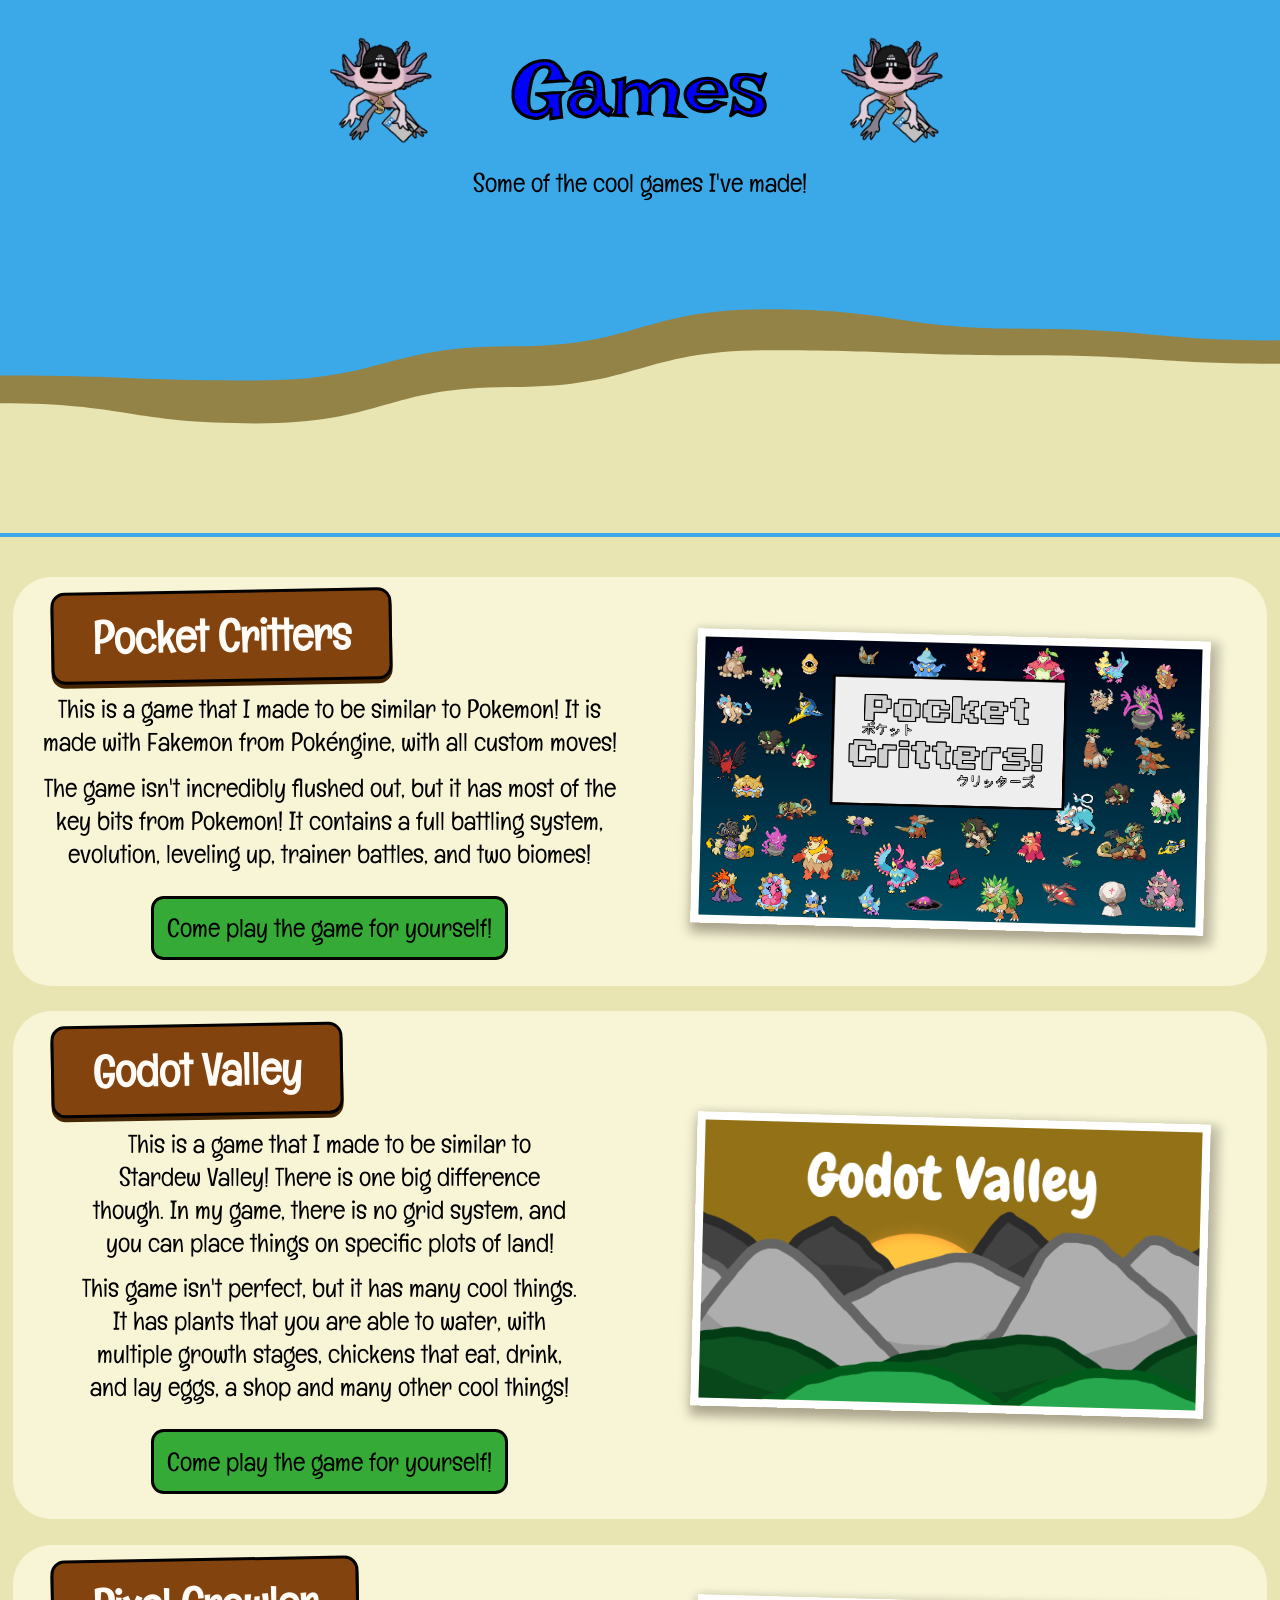
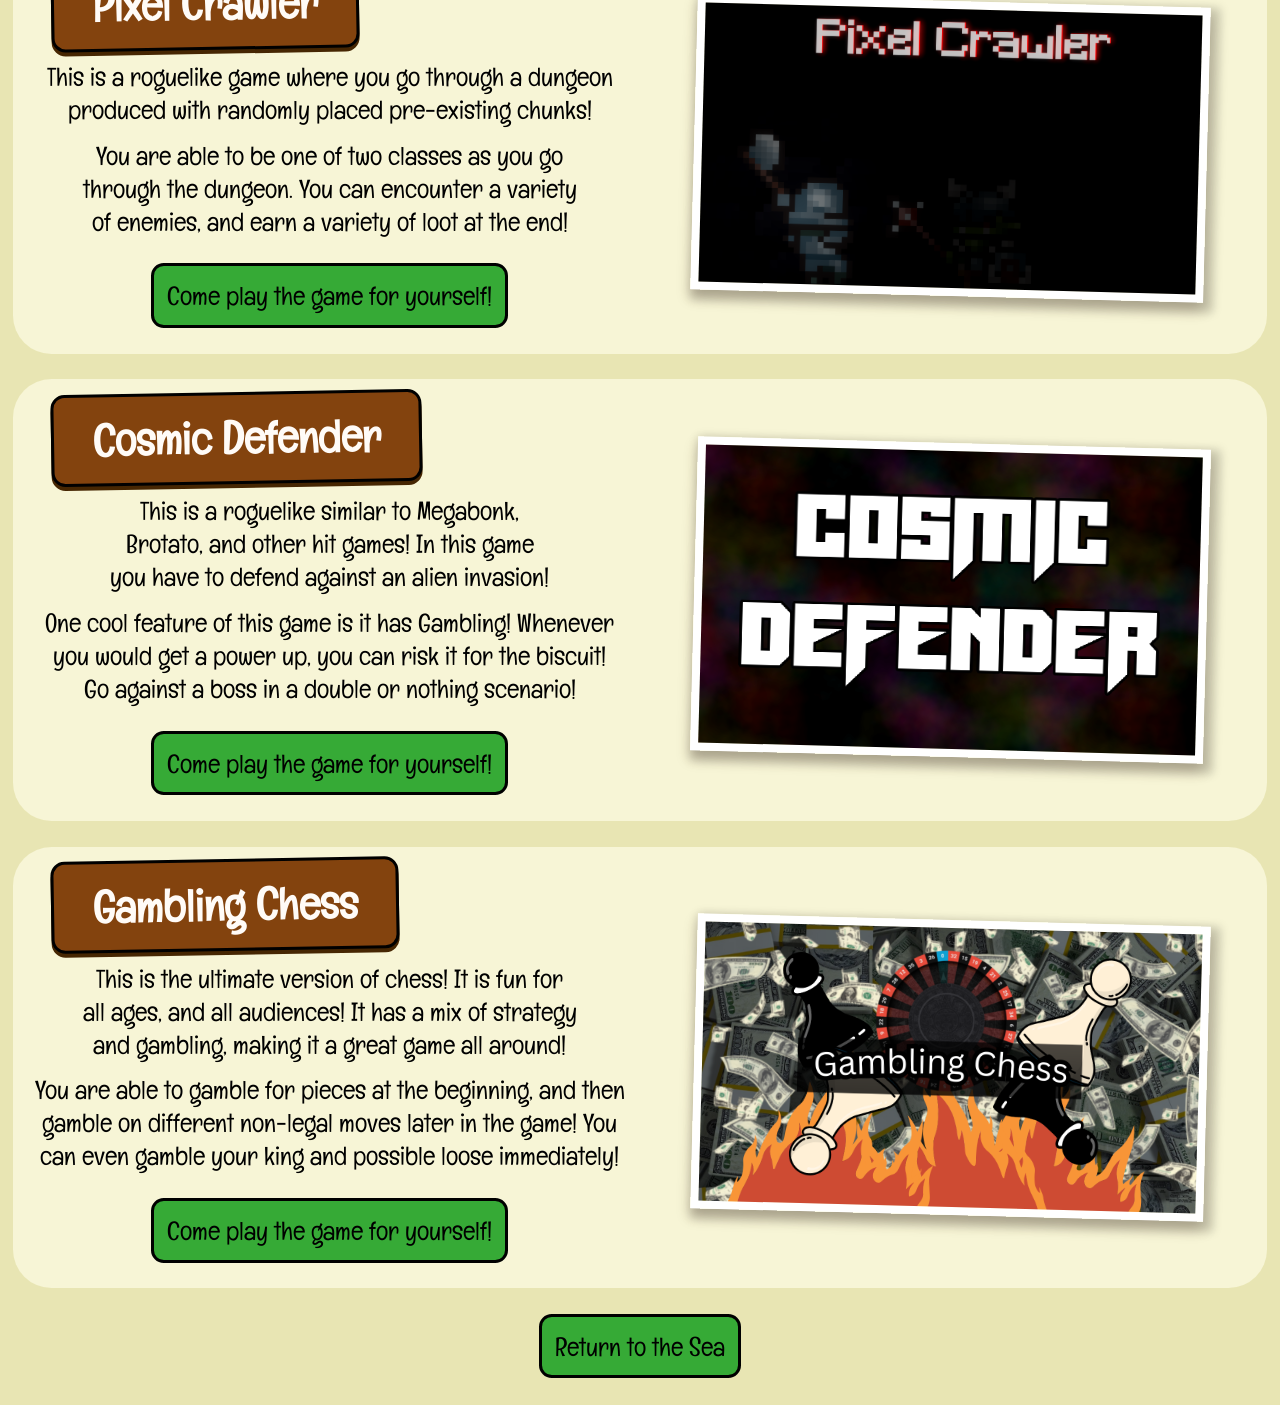
==== games.html @ c27878ea "Working on the wave more Making it wave. I don't think it looks quite like I want, but it is moving " ====
<!DOCTYPE html>
<html lang="en">
<head>
    <meta charset="UTF-8">
    <meta name="viewport" content="width=device-width, initial-scale=1.0">
    <title>Games | Taxalottle</title>
    <link rel="icon" href="images/favicon.ico" type="image/x-icon">
    <link rel="stylesheet" href="styles/styles.css">
</head>
<body>


    <span class="taxalottle-wrapper" style="margin-top:2vw">
        <img class="game_mascot img_left" src="images/Taxalottle_No_BG.png" alt="Taxalottle Logo">
        <div id="logo">
            <span>G</span>
            <span>a</span>
            <span>m</span>
            <span>e</span>
            <span>s</span>
        </div>
        <img class="game_mascot img_right" src="images/Taxalottle_No_BG.png" alt="Taxalottle Logo">
    </span>

    <p style="margin-bottom:0; padding-bottom:0;">Some of the cool games I've made!</p>


    <svg id="wave-svg" viewBox="0 0 100vw 400" style="width: 100vw; height: 300px;">
        <path id="wave" fill="#948347" />
    </svg>

    <svg id="sand-svg" viewBox="0 0 100vw 400" style="width: 100vw; height: 300px;">
        <path id="sand-wave" fill="#e8e5b3" />
    </svg>
</div style="margin-top:0px; padding-top:0px;">


    <div id="beach">

        
        <div class="beach-card">
            <div><div class="sign"><p>Pocket Critters</p></div></div>
            <div style="width:50%; position:relative; margin-top:5vw;">
                <p style="padding-top:2vw;">This is a game that I made to be similar to Pokemon! It is made with Fakemon from Pokéngine, with all custom moves!</p>
                <p>The game isn't incredibly flushed out, but it has most of the key bits from Pokemon! It contains a full battling system, evolution, leveling up, trainer battles, and two biomes!</p>
                <a href="games/pocket-critters.html"><p>Come play the game for yourself!</p></a>
            </div>
        
            <img src="images/pocket_critters.png" alt="pocket critters">
        </div>

        <div class="beach-card">
            <div><div class="sign"><p>Godot Valley</p></div></div>
            <div style="width:50%; position:relative; margin-top:5vw;">
                <p style="padding-top:2vw;">This is a game that I made to be similar to Stardew Valley! There is one big difference though. In my game, there is no grid system, and you can place things on specific plots of land!</p>
                <p>This game isn't perfect, but it has many cool things. It has plants that you are able to water, with multiple growth stages, chickens that eat, drink, and lay eggs, a shop and many other cool things!</p>
                <a href="games/godot-valley.html"><p>Come play the game for yourself!</p></a>
            </div>
        
            <img src="images/godot_valley.png" alt="godot valley">
        </div>

        <div class="beach-card">
            <div><div class="sign"><p>Pixel Crawler</p></div></div>
            <div style="width:50%; position:relative; margin-top:5vw;">
                <p style="padding-top:2vw;">This is a roguelike game where you go through a dungeon produced with randomly placed pre-existing chunks! </p>
                <p>You are able to be one of two classes as you go through the dungeon. You can encounter a variety of enemies, and earn a variety of loot at the end!</p>
                <a href="games/pixel-crawler.html"><p>Come play the game for yourself!</p></a>
            </div>
        
            <img src="images/pixel_crawler.png" alt="pixel crawler">
        </div>

        <div class="beach-card">
            <div><div class="sign"><p>Cosmic Defender</p></div></div>
            <div style="width:50%; position:relative; margin-top:5vw;">
                <p style="padding-top:2vw;">This is a roguelike similar to Megabonk, Brotato, and other hit games! In this game you have to defend against an alien invasion!</p>
                <p>One cool feature of this game is it has Gambling! Whenever you would get a power up, you can risk it for the biscuit! Go against a boss in a double or nothing scenario!</p>
                <a href="games/cosmic-defender.html"><p>Come play the game for yourself!</p></a>
            </div>
        
            <img src="images/cosmic_defender.png" alt="cosmic defender">
        </div>

        <div class="beach-card">
            <div><div class="sign"><p>Gambling Chess</p></div></div>
            <div style="width:50%; position:relative; margin-top:5vw;">
                <p style="padding-top:2vw;">This is the ultimate version of chess! It is fun for all ages, and all audiences! It has a mix of strategy and gambling, making it a great game all around!</p>
                <p>You are able to gamble for pieces at the beginning, and then gamble on different non-legal moves later in the game! You can even gamble your king and possible loose immediately!</p>
                <a href="games/gambling-chess.html"><p>Come play the game for yourself!</p></a>
            </div>
        
            <img src="images/gambling_chess.png" alt="cosmic defender">
        </div>
    
        <a href="index.html#pokemon"><p>Return to the Sea</p></a>

    </div>
    <script src="scripts/wave.js"></script>
</body>
</html>
---- styles/styles.css ----
/* ==========================================================================
   Fonts
   ========================================================================== */

@font-face {
    font-family: "Irish Grover";
    src: url('../fonts/IrishGrover-Regular.ttf');
}

@font-face {
    font-family: "Atma";
    src: url('../fonts/Englebert-Regular.ttf');
}

/* ==========================================================================
   Base elements
   ========================================================================== */

html {
    scroll-behavior: smooth;
}

body, html {
    overflow-x: hidden;
}

body {
    background-color: #3ba8e8;
    margin: 0;
    overflow-y: auto;

    /* Hide scrollbar across browsers while keeping scroll enabled */
    scrollbar-width: none;
    -ms-overflow-style: none;
}

.main {
    background-color:LightBlue;
}

body::-webkit-scrollbar {
    display: none;
}

h1 {
    text-align: center;
    font-family: atma;
    font-size: 3vw;
}

p {
    text-align: center;
    font-size: 2vw;
    color: black;
    margin: 1vw;
    padding: 0px;
    font-family: atma;
}

a {
    text-decoration: none;
    color: black;
}

bold {
    font-family: "Irish Grover";
}

italic {
    font-style: italic;
}

svg {
    display: inline;
    margin: 0;
    padding: 0;
}

/* ==========================================================================
   Logo
   ========================================================================== */

#logo {
    color: Blue;
    font-size: 0;
    font-family: "Irish Grover";
    text-align: center;
    padding-top: 0em;
    margin-top: 0vh;
    margin-bottom: 0px;
    -webkit-text-stroke: .001px black;
}

#logo span {
    display: inline-block;
    font-size: 6.5vw;
    animation: wave 3s ease-in-out infinite;
    -webkit-text-stroke: .25vw black;
}

#logo span:nth-child(1)  { animation-delay: 0.0s; }
#logo span:nth-child(2)  { animation-delay: 0.1s; }
#logo span:nth-child(3)  { animation-delay: 0.2s; }
#logo span:nth-child(4)  { animation-delay: 0.3s; }
#logo span:nth-child(5)  { animation-delay: 0.4s; }
#logo span:nth-child(6)  { animation-delay: 0.5s; }
#logo span:nth-child(7)  { animation-delay: 0.6s; }
#logo span:nth-child(8)  { animation-delay: 0.7s; }
#logo span:nth-child(9)  { animation-delay: 0.8s; }
#logo span:nth-child(10) { animation-delay: 0.9s; }
#logo span:nth-child(11) { animation-delay: 1.0s; }
#logo span:nth-child(12) { animation-delay: 1.1s; }

.taxalottle-wrapper {
    display: flex;
    align-items: center;
    justify-content: center;
}

.taxalottle {
    width: 10vw;
    height: 10vw;
    animation-name: rotate;
    animation-duration: 1s;
    animation-iteration-count: infinite;
    animation-timing-function: ease-in-out;
    margin-top: 0vh;
    margin-left: 7vw;
    margin-right: 7vw;
}

.game_mascot {
    width: 10vw;
    height: 10vw;
    animation-name: rotate;
    animation-duration: 1s;
    animation-iteration-count: infinite;
    animation-timing-function: ease-in-out;
    margin-top: 0vh;
    margin-left: 5vw;
    margin-right: 5vw;
}

.img_left {
    animation-direction: alternate;
}

.img_right {
    animation-direction: alternate-reverse;
}

/* ==========================================================================
   Header / wave banner
   ========================================================================== */

.header {
    width: 100%;
}

.short-header {
    width: 100%;
    height: 15vh;
    overflow: hidden;
}

.short-header svg {
    width: 100%;
    height: 100%;
    display: block;
}

.wave-wrap {
    overflow: hidden;
    margin: 0;
    padding: 0;
}

.wave-track {
    display: flex;
    width: 200%;
    animation: scroll-waves 14s linear infinite;
    margin: 0px;
}

.wave-track svg {
    width: 50%; /* each svg = 100% of the visible viewport */
    margin: 0;
    padding: 0;
}

/* ==========================================================================
   Ocean section / project cards
   ========================================================================== */

#ocean {
    width: 100%;
    min-height: 395vw;
    background-color: #0693e3;
    background-image: linear-gradient(to bottom, #0693e3 5%, #0792dd 10%, #072c92);
    position: relative;
}

.project-card {
    background-color: rgb(201, 201, 201);
    width: 50vw;
    position: absolute;
    border-radius: 2vw;
    border-style: solid;
    border-width: .5vw;
    line-height: 1.5;
}

.project-card header {
    text-align: center;
    font-family: "Irish Grover";
    font-size: 3.5vw;
}

.project-card p {
    text-align: center;
}

.project-card img {
    display: block;
    margin-left: auto;
    margin-right: auto;
    border-style: solid;
    border-width: 7px;
    border-radius: 15px;
    width: 50%;
}

#beach img {
    display: block;
    margin-left: auto;
    margin-right: auto;
    border-style: solid;
    border-width: 8px;
    border-radius: 20px;
    width: 40%;
}

#pokemon {
    top: 1vw;
    left: 10vw;
}

#k2 {
    top: 60vw;
    right: 11vw;
}

#jam {
    top: 120vw;
    left: 5vw;
}

#godot {
    top: 180vw;
    right: 7vw;
}

#magic {
    top: 250vw;
    left: 11vw;
}

#java {
    top: 335vw;
    left: 16vw;
}

.button {
    background-color: #2ecc71;
    padding: .3vw;
    margin-top: .1vw;
    margin-bottom: .5vw;
    border-radius: .5vw;
    border-style: solid;
    border-width: .25vw;
    display: inline-block;
}

/* ==========================================================================
   Sand footer
   ========================================================================== */

.sand {
    position: absolute;
    bottom: 0vw;
    left: 0px;
    width: 100vw;
    height: auto;
    overflow: hidden;
}

#sand_svg {
    display: block; /* removes inline text line-height space underneath */
    margin: 0;
    padding: 0;
}

#sand {
    height: 10vw;
    width: 100%;
    background-color: #e8e5b3;
    display: flex;
    justify-content: space-between;
}

#sand p {
    text-align: right;
    font-family: atma;
    margin: 0px;
    padding-top: 3vw;
    padding-right: 2vw;
    padding-left: 2vw;
    color: #422304;
}

/* ==========================================================================
   Grid nav buttons
   ========================================================================== */

.grid-container {
    align-items: center;
    display: grid;
    grid-template-columns: repeat(2, 1fr);
    gap: 15px;
    width: 89vw;
    padding-left: 5vw;
    padding-right: 5vw;
}

.grid-button {
    display: flex;
    justify-content: center;
    align-items: center;
    padding: 20px;
    height: 20vh;
    border-style: solid;
    background-color: rgb(73, 165, 109);
    border-radius: 15px;
}

.grid-button span {
    font-size: 4vw;
    transition: transform 0.3s ease-in-out, background-color 0.1s ease;
}

.grid-button:hover {
    background-color: #2ecc71;
    transform: scale(1.01); /* scales the element up by 1% */
}

/* ==========================================================================
   Animations
   ========================================================================== */

@keyframes rotate {
    from { rotate: -10deg; }
    to   { rotate: 10deg; }
}

@keyframes scroll-waves {
    from { transform: translateX(0); }
    to   { transform: translateX(-50%); }
}

@keyframes wave {
    0%, 22.5%, 50%          { transform: translateY(0); }
    11.25%                  { transform: translateY(-15px); }
    0%, 72.5%, 100%         { transform: translateY(0); }
    61.25%                  { transform: translateY(-15px); }
    20.5%, 48%              { color: rgb(12, 203, 209); }
    9.25%, 70.5%, 98%       { color: blue; }
}

.tide-divider svg {
    position: absolute;
    top: 0;
    left: 0;
    width: 100%;
    height: 100%;
    animation: roll-tide 5s ease-in-out infinite;
}

.tide-wet svg {
    position: absolute;
    top: 4;
    left: 0;
    width: 100%;
    height: 100%;
    animation: roll-tide 5s ease-in-out infinite;
}

@keyframes roll-tide {
    0%   { transform: translateY(90px); }  /* pulled back */
    38%  { transform: translateY(30px); }  /* pushed up over the sand */
    50%  { transform: translateY(30px); }
    100% { transform: translateY(90px); }  /* receded */
}

@keyframes roll-sand {
    0%   { transform: translateY(90px); }  /* pulled back */
    50%  { transform: translateY(30px); }  /* pushed up over the sand */
    100% { transform: translateY(90px); }  /* receded */
}


#shore {
    position: relative;
    background-color: #e8e5b3;
    height:6vw;
    width:100%;
    z-index: 1;
    margin-bottom:0px;
}

.tide-stack {
    position: relative;   /* establishes a positioning context for the two layers */
    height: 110px;        /* matches the viewBox height */
}

.tide-divider,

.tide-wet {
    position: absolute;   /* pulls both out of normal flow so they occupy the same space */
    left: 0;
    width: 100%;
}

.tide-divider svg,
.tide-wet svg {
    width: 100%;
    height: 100%;
    display: block;
}

.tide-divider { z-index: 3; height: 125px; top:.96vw;}   /* main wave — drawn on top */
.tide-wet     { z-index: 2; height: 120px; top:1vw;}   /* wet-sand layer — drawn underneath */

.tide-divider svg { animation: roll-tide 5s ease-in-out infinite;}
.tide-wet svg     { animation: roll-sand 5s ease-in-out infinite;}

#beach {
    box-sizing: border-box;
    margin:0px;
    padding-left:1vw;
    padding-right:1vw;
    width:100%;
    min-height:100vh;
    background-color: #e8e5b3;
    padding-top:1.1vw;
    padding-bottom:1.1vw;
}

#beach p {
    text-wrap: balance;
}

#beach a {
    display:block;
    text-align:center;
    background-color:rgb(54, 170, 54);
    width:max-content;
    padding:0;
    margin:0 auto;
    margin-top:2vw;
    margin-bottom:1vw;
    border-radius:1vw;
    border:solid;
    border-width:.3vw;
}

.sign{
  position:absolute;
  top:1vw;
  left:0;
  display:block;
  background-color:#83430e;
  color:#fdf2e0;
  padding:.1vw 2vw;
  border-radius:14px;
  font-weight:600;
  transform:rotate(-1deg);
  box-shadow:
  0 4px 0px rgb(70, 38, 2);
  margin-left:3vw;
  margin-bottom:1vw;
  border-style:solid;
  border-color:black;
}

.sign p{
    color:rgb(255, 251, 247);
    font-size:3.5vw;
}

.beach-card{
    position:relative;
    box-sizing: border-box;
    background-color:#f7f5d6;
    width:100%;
    padding:.5vw;
    padding-top:1vw;
    padding-bottom:1vw;
    border-radius:3vw;
    display:flex;
    justify-content:center;
    align-items:center;
    margin-top:2vw;
    margin-bottom:2vw;
    
}

.half {
    width:48.5%;
}

.beach-card > img {
    border-color:white;
    border-radius:0px !important;
    transform:rotate(1.5deg);    
      box-shadow:
    5px 5px 10px 5px #0000002c,
    0 8px 14px rgba(74,45,24,0.25);
}

.sand-container {
    margin-top:10vw;
    margin-bottom:1vw;
    display:flex;
    gap: 3vw;
}

.sand-item {
    background-color:#f3f1e6;
    height:20vw;
    width:20vw;
    border-radius:1vw;
    border-style:solid;
    margin:0px;
    padding:0px;
}

.sand-item p {
     margin-bottom:.5vw;
}

#switch {
    border-style:none !important;
    width:14vw !important;
}

#pi {
    border-style:none !important;
    width:11vw !important;
}

.screenshot {
    border-radius:0px !important;
    border-width:.3vw !important;
    width:12vw !important;
}

canvas {
    width:100%;
    background:blue;
    display:block;
}

#game-body {
    overflow:hidden;
    margin:0;
    padding:0;
    image-rendering: pixelated;
}

#sand-svg {
    position:relative;
    z-index:2;
    margin-top: -30vh;
}

#wave-svg {
    position:relative;
    z-index: 1;
}
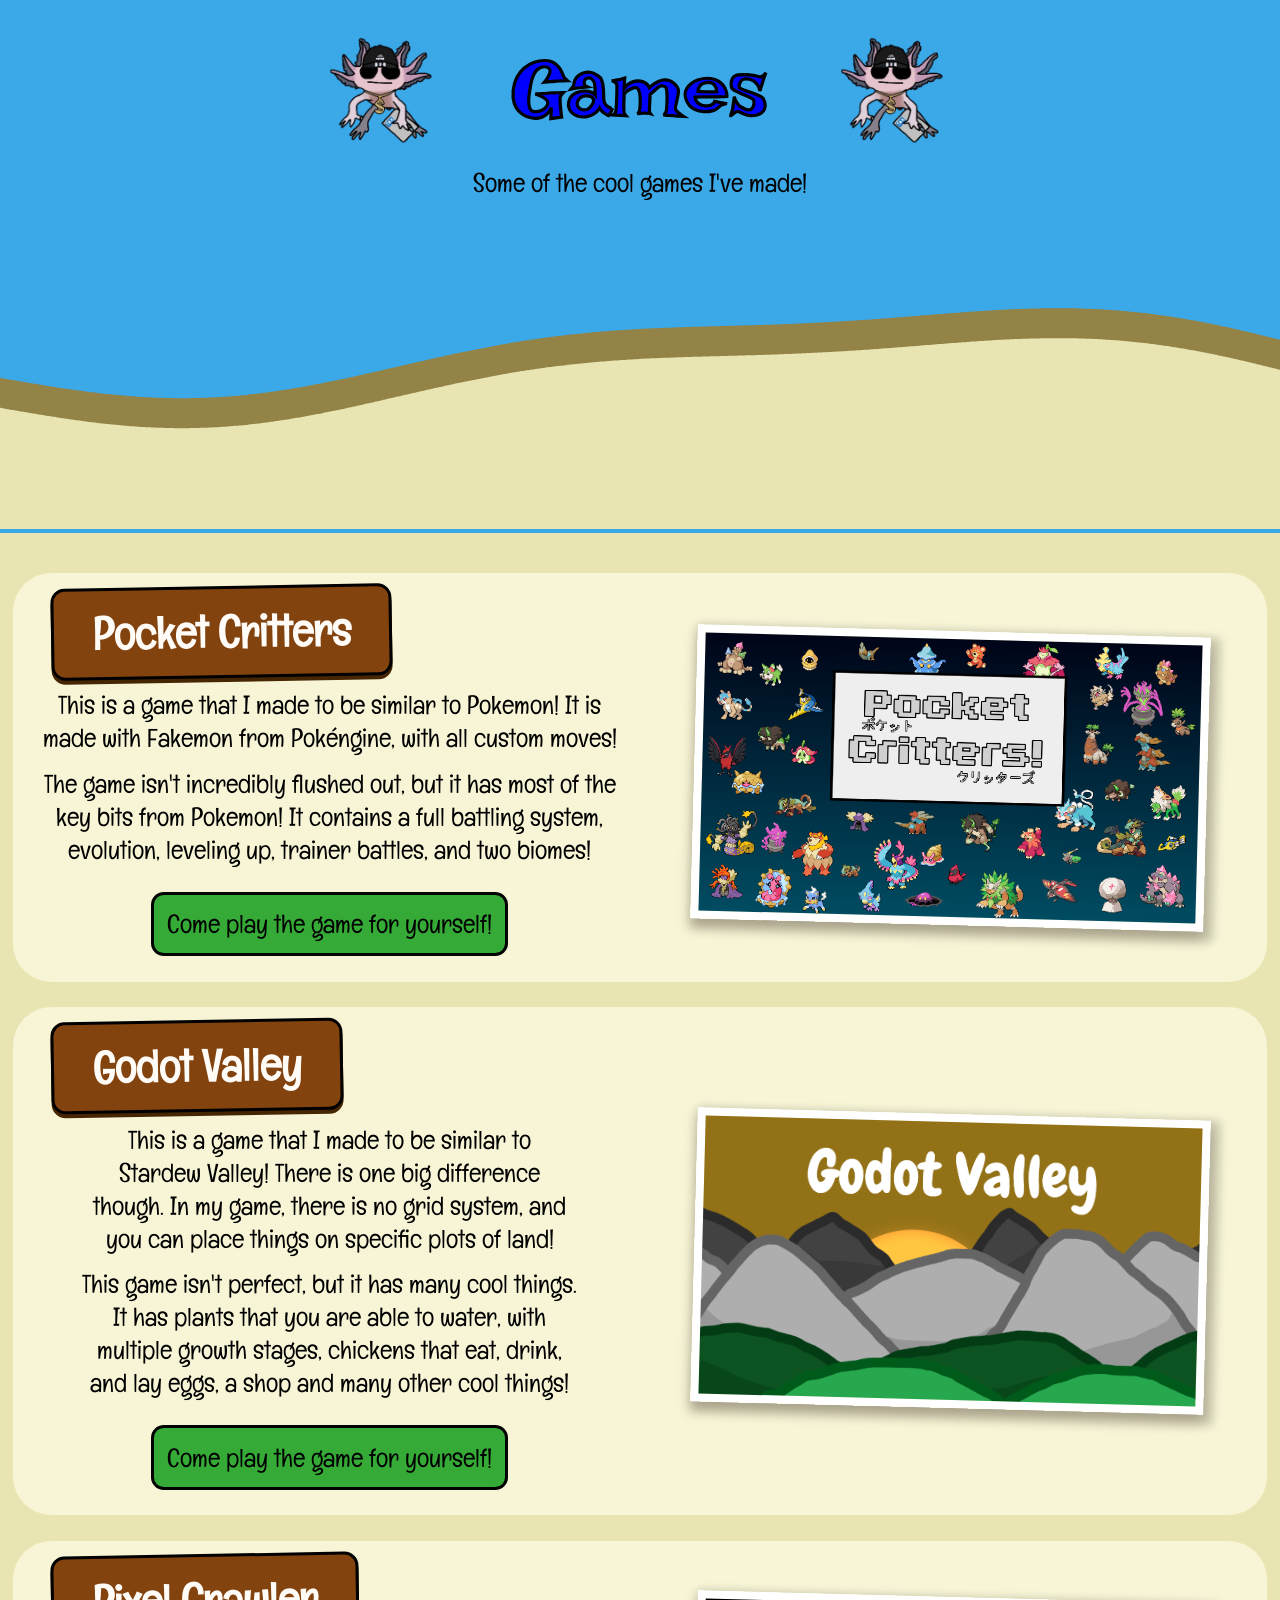
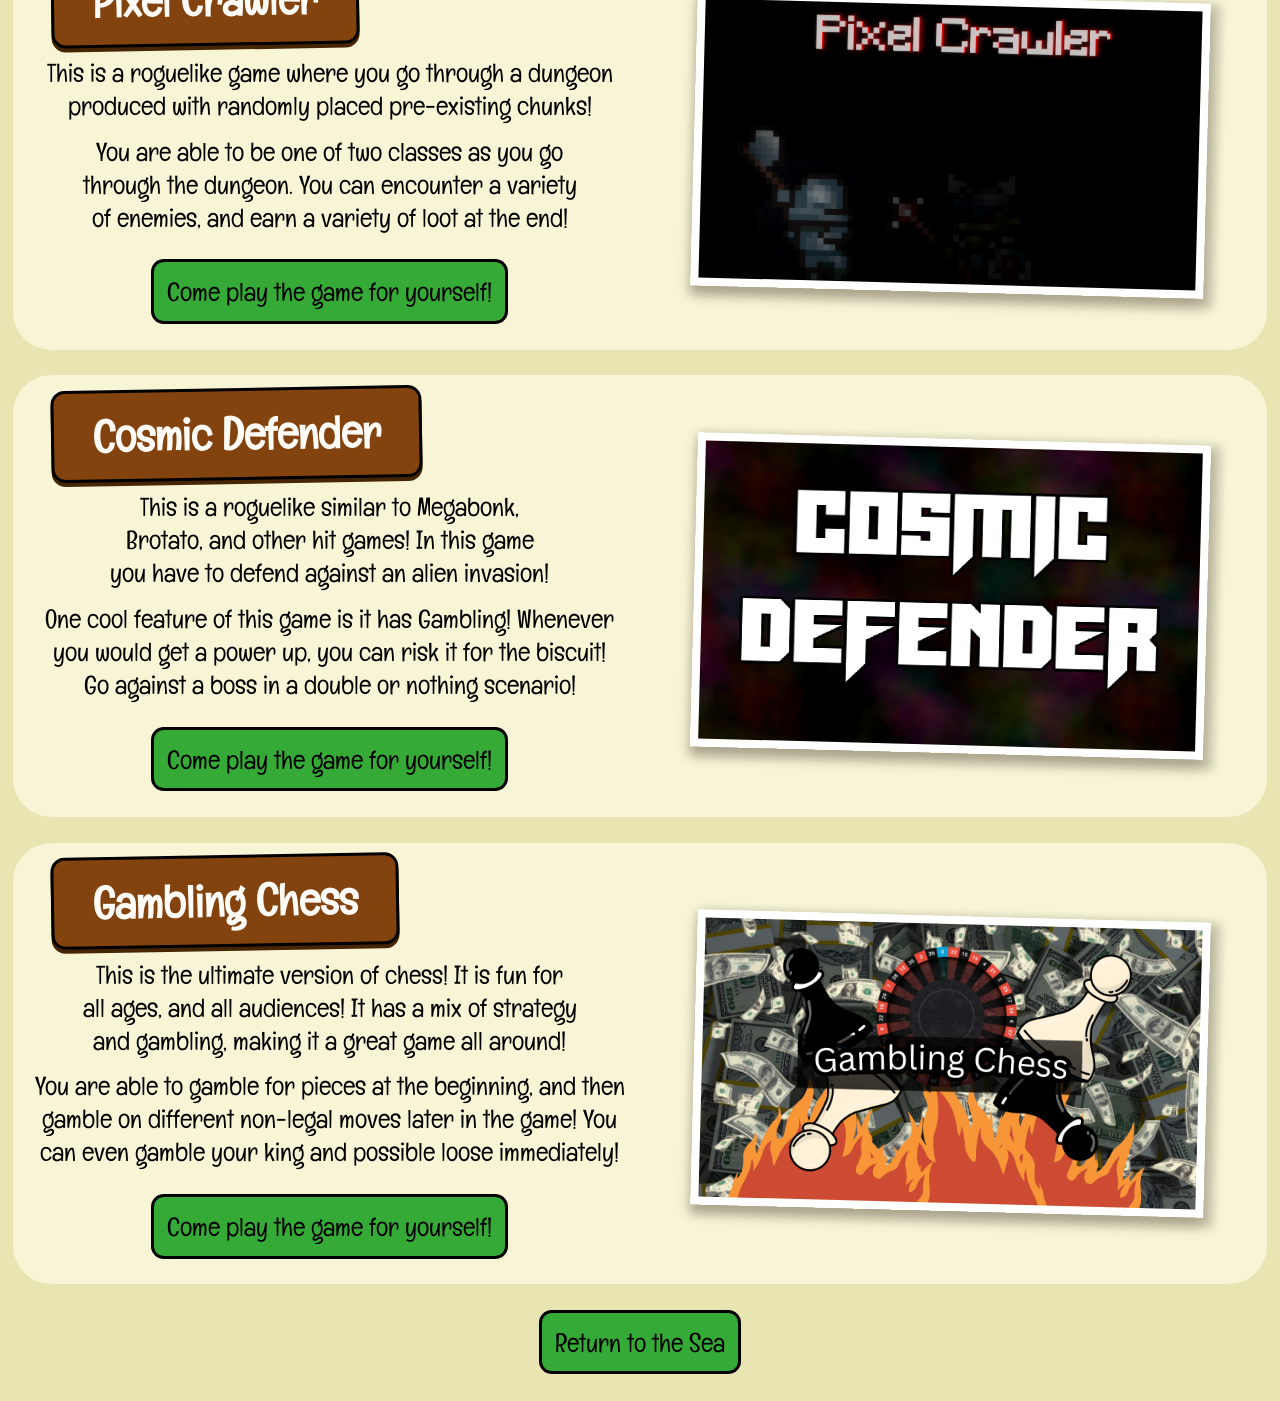
==== commit 38044121: "Choppy Waves I put in some choppy waves because I have a vision" ====
--- a/games.html
+++ b/games.html
@@ -96,6 +96,6 @@
         <a href="index.html#pokemon"><p>Return to the Sea</p></a>
 
     </div>
-    <script src="scripts/wave.js"></script>
+    <script src="scripts/shore.js"></script>
 </body>
 </html>
--- a/styles/styles.css
+++ b/styles/styles.css
@@ -585,5 +585,6 @@
 
 #wave-svg {
     position:relative;
+    display:block;
     z-index: 1;
 }
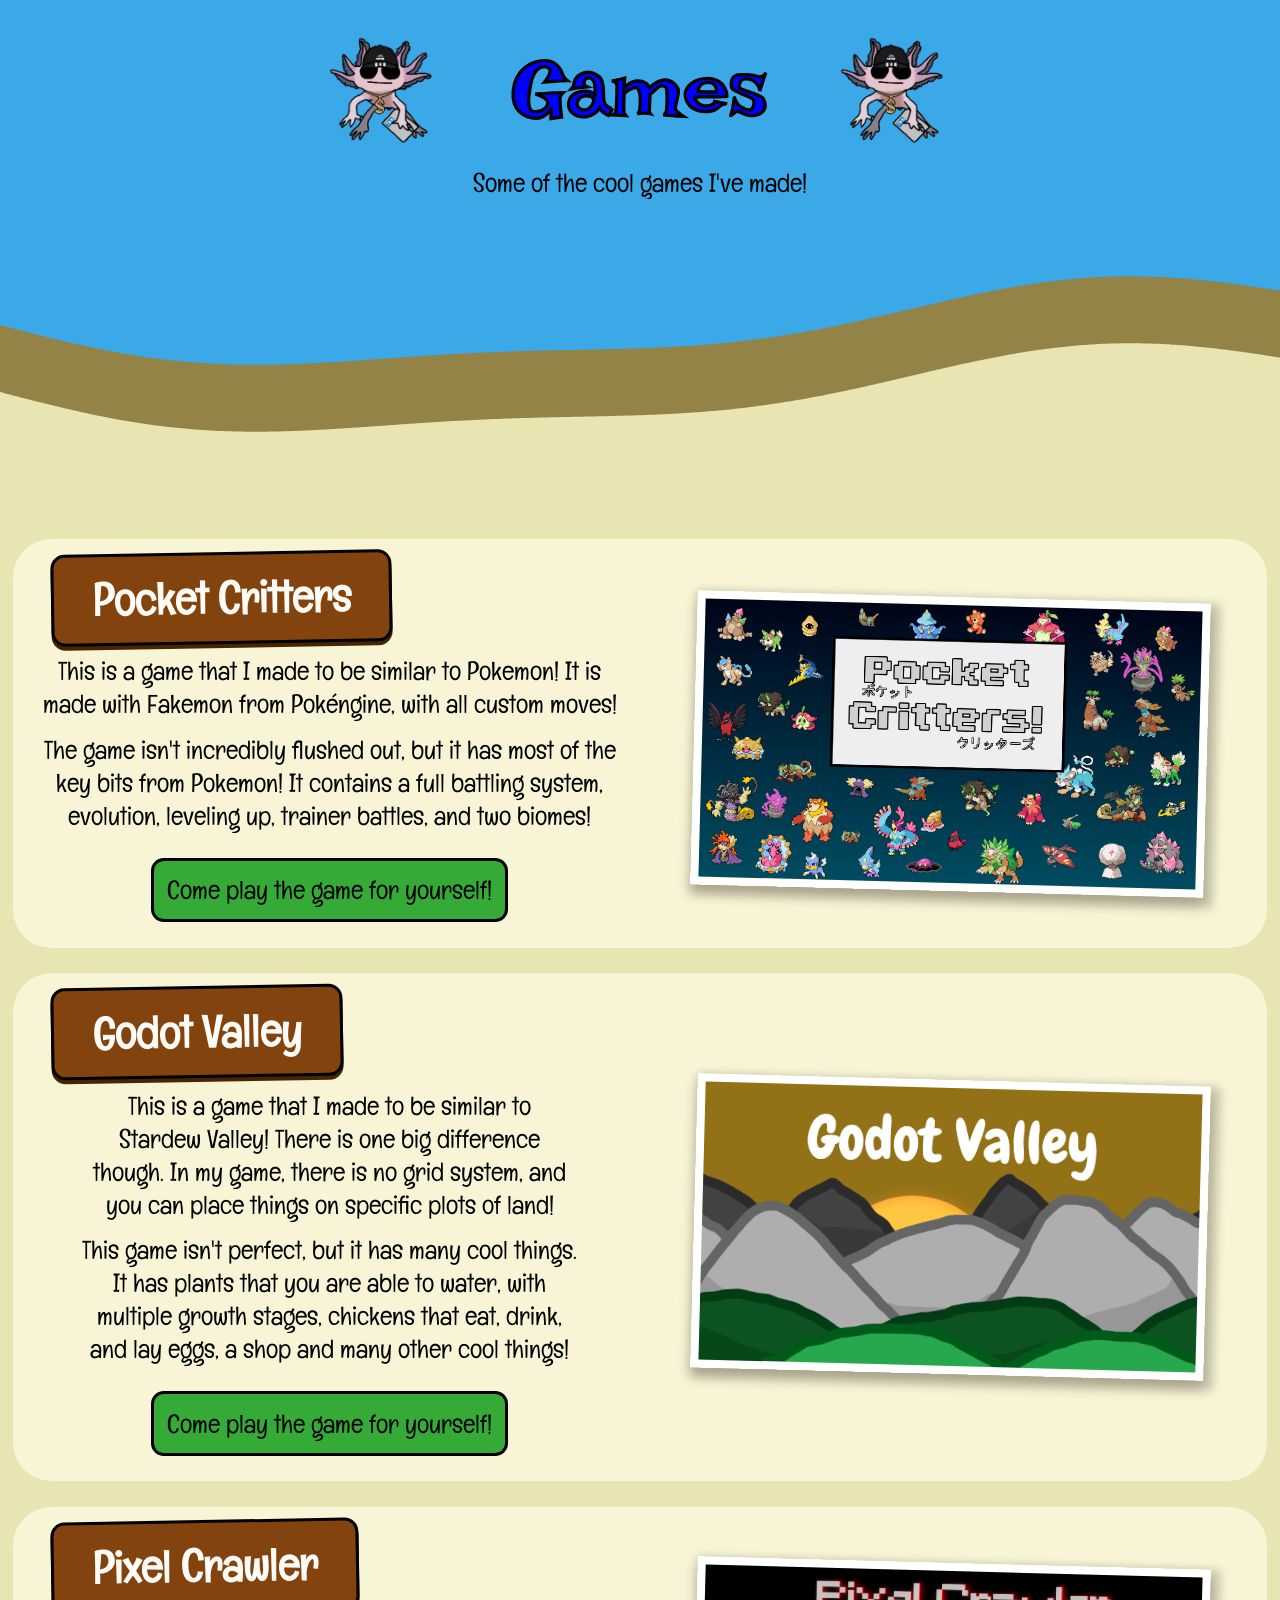
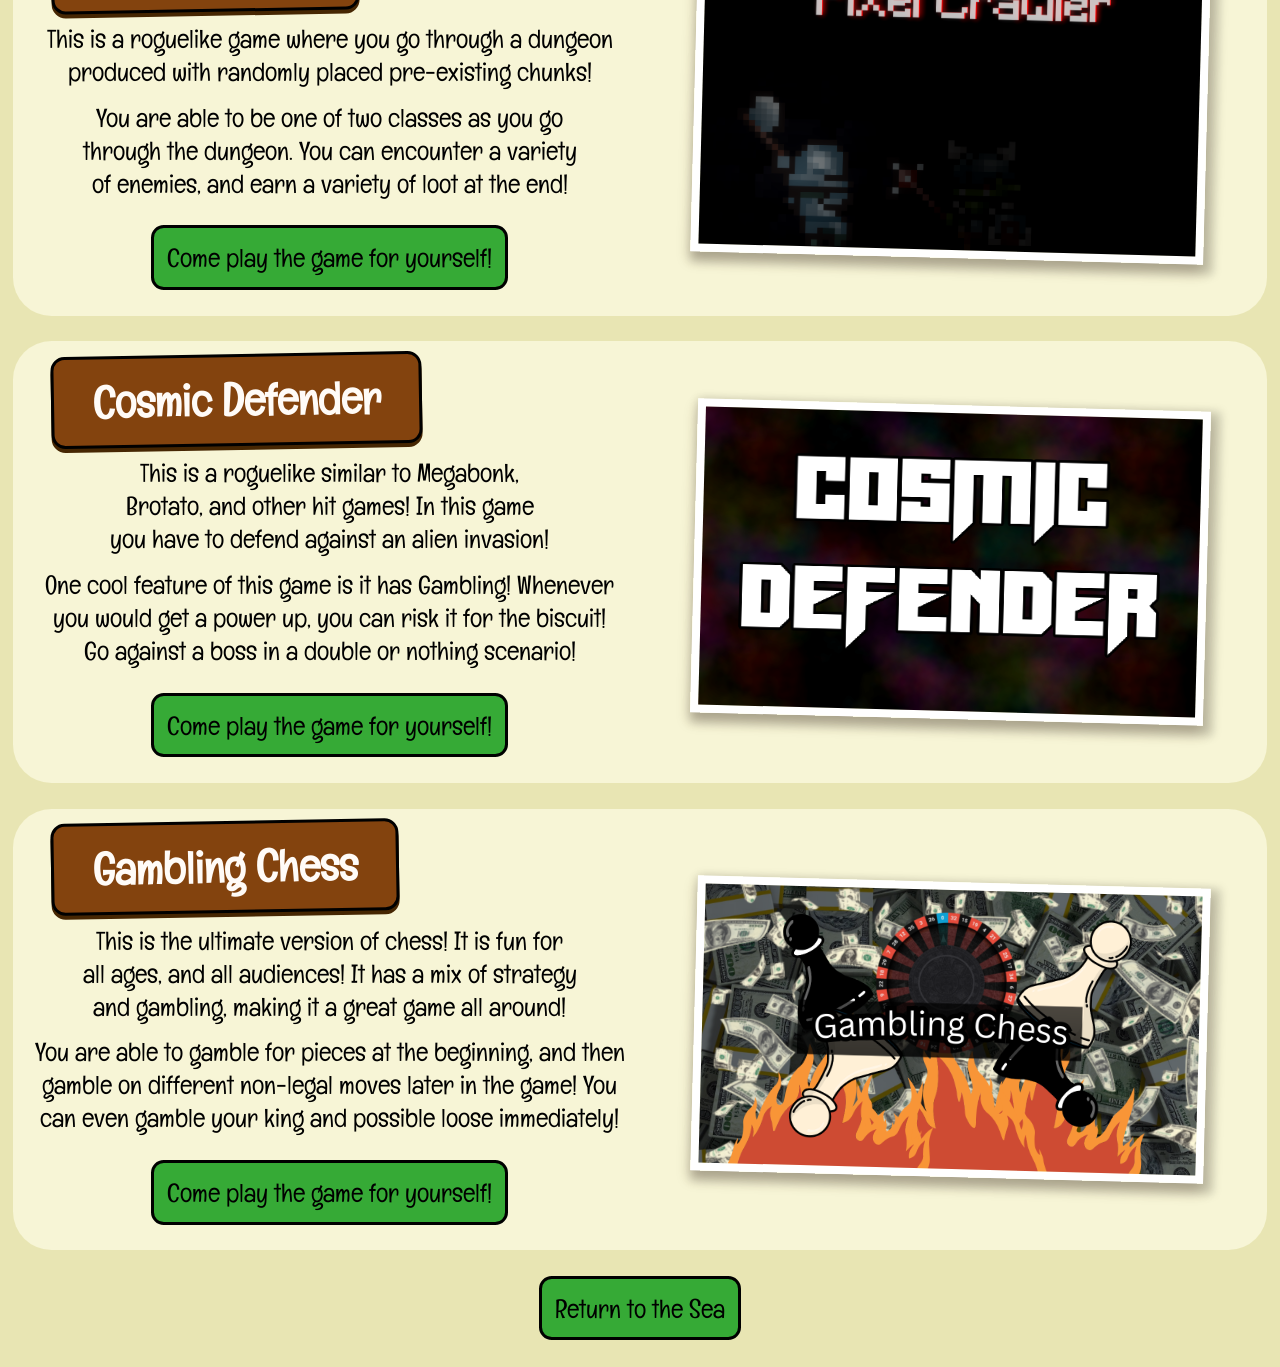
==== commit f8b278ba: "New Waves I made some new waves. They need some tweaking but I think its a slod base." ====
--- a/games.html
+++ b/games.html
@@ -24,14 +24,15 @@
 
     <p style="margin-bottom:0; padding-bottom:0;">Some of the cool games I've made!</p>
 
+    <div class="wave-container">
+        <svg id="wave-svg" viewBox="0 0 100vw 400" style="width: 100vw; height: 300px;">
+            <path id="wave" fill="#e8e5b3" />
+        </svg>
 
-    <svg id="wave-svg" viewBox="0 0 100vw 400" style="width: 100vw; height: 300px;">
-        <path id="wave" fill="#948347" />
-    </svg>
-
-    <svg id="sand-svg" viewBox="0 0 100vw 400" style="width: 100vw; height: 300px;">
-        <path id="sand-wave" fill="#e8e5b3" />
-    </svg>
+        <svg id="sand-svg" style="background-color:#3ba8e8;" viewBox="0 0 100vw 400" style="width: 100vw; height: 300px;">#948347
+            <path id="sand-wave" fill="#e8e5b3" />
+        </svg>
+    </div>
 </div style="margin-top:0px; padding-top:0px;">
 
 
--- a/styles/styles.css
+++ b/styles/styles.css
@@ -578,13 +578,26 @@
 }
 
 #sand-svg {
-    position:relative;
-    z-index:2;
-    margin-top: -30vh;
+    z-index:1;
+    margin-top: 0;
 }
 
 #wave-svg {
-    position:relative;
     display:block;
-    z-index: 1;
+    z-index: 2;
+}
+
+.wave-container {
+    position: relative;
+    width: 100%;
+    height: 300px;
+    overflow: hidden;
+}
+
+.wave-container svg {
+    position: absolute;
+    top: 0;
+    left: 0;
+    width: 100%;
+    height: 100%;
 }
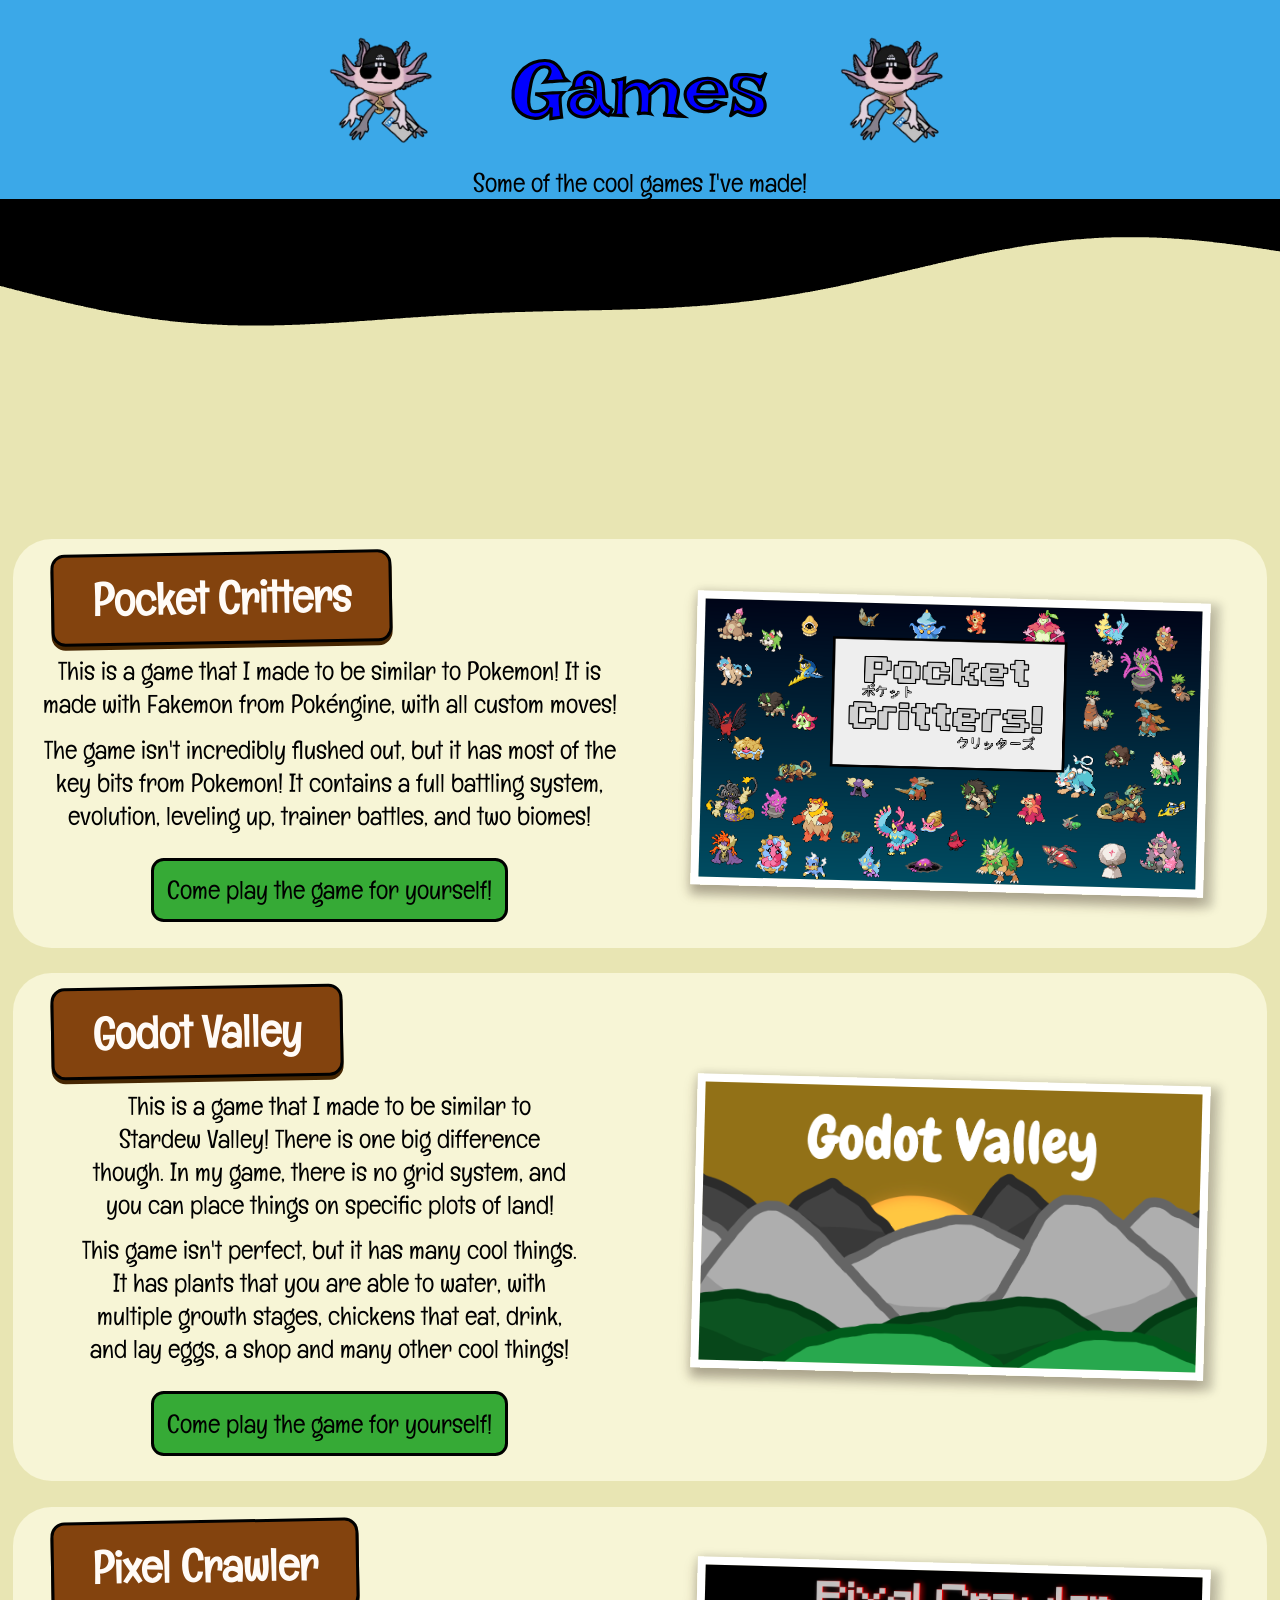
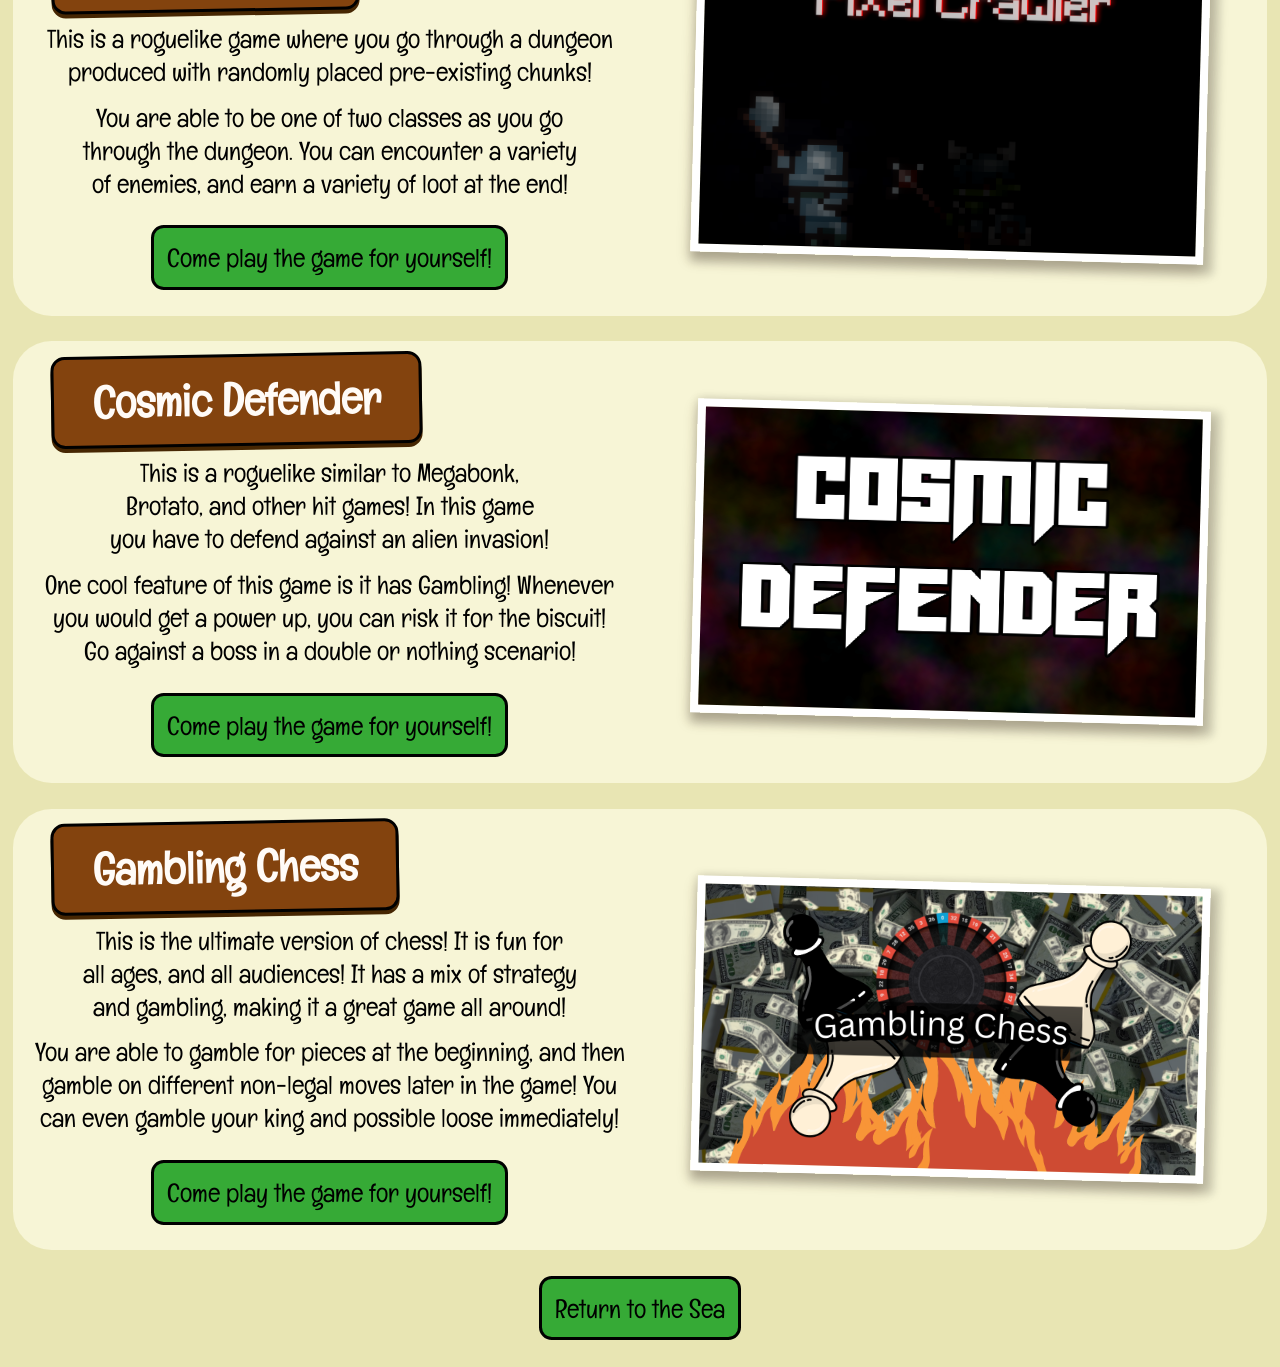
==== commit 92843ddf: "New wave idea. I think this should work better? Need to work on it more." ====
--- a/games.html
+++ b/games.html
@@ -26,11 +26,15 @@
 
     <div class="wave-container">
         <svg id="wave-svg" viewBox="0 0 100vw 400" style="width: 100vw; height: 300px;">
-            <path id="wave" fill="#e8e5b3" />
+            <path id="sand-wave" fill="none" />
         </svg>
 
-        <svg id="sand-svg" style="background-color:#3ba8e8;" viewBox="0 0 100vw 400" style="width: 100vw; height: 300px;">#948347
-            <path id="sand-wave" fill="#e8e5b3" />
+        <svg id="sand-svg-2" class="sand-svg" viewBox="0 0 100vw 400" style="width: 100vw; height: 300px;">
+            <path id="wave-2" fill="none" />
+        </svg>
+
+        <svg id="sand-svg" class="sand-svg" viewBox="0 0 100vw 400" style="width: 100vw; height: 300px;">
+            <path id="wave" fill="black" />
         </svg>
     </div>
 </div style="margin-top:0px; padding-top:0px;">
--- a/styles/styles.css
+++ b/styles/styles.css
@@ -577,12 +577,12 @@
     image-rendering: pixelated;
 }
 
-#sand-svg {
+.sand-svg {
     z-index:1;
     margin-top: 0;
 }
 
-#wave-svg {
+.wave-svg {
     display:block;
     z-index: 2;
 }
@@ -592,6 +592,7 @@
     width: 100%;
     height: 300px;
     overflow: hidden;
+    background-color:#e8e5b3;
 }
 
 .wave-container svg {
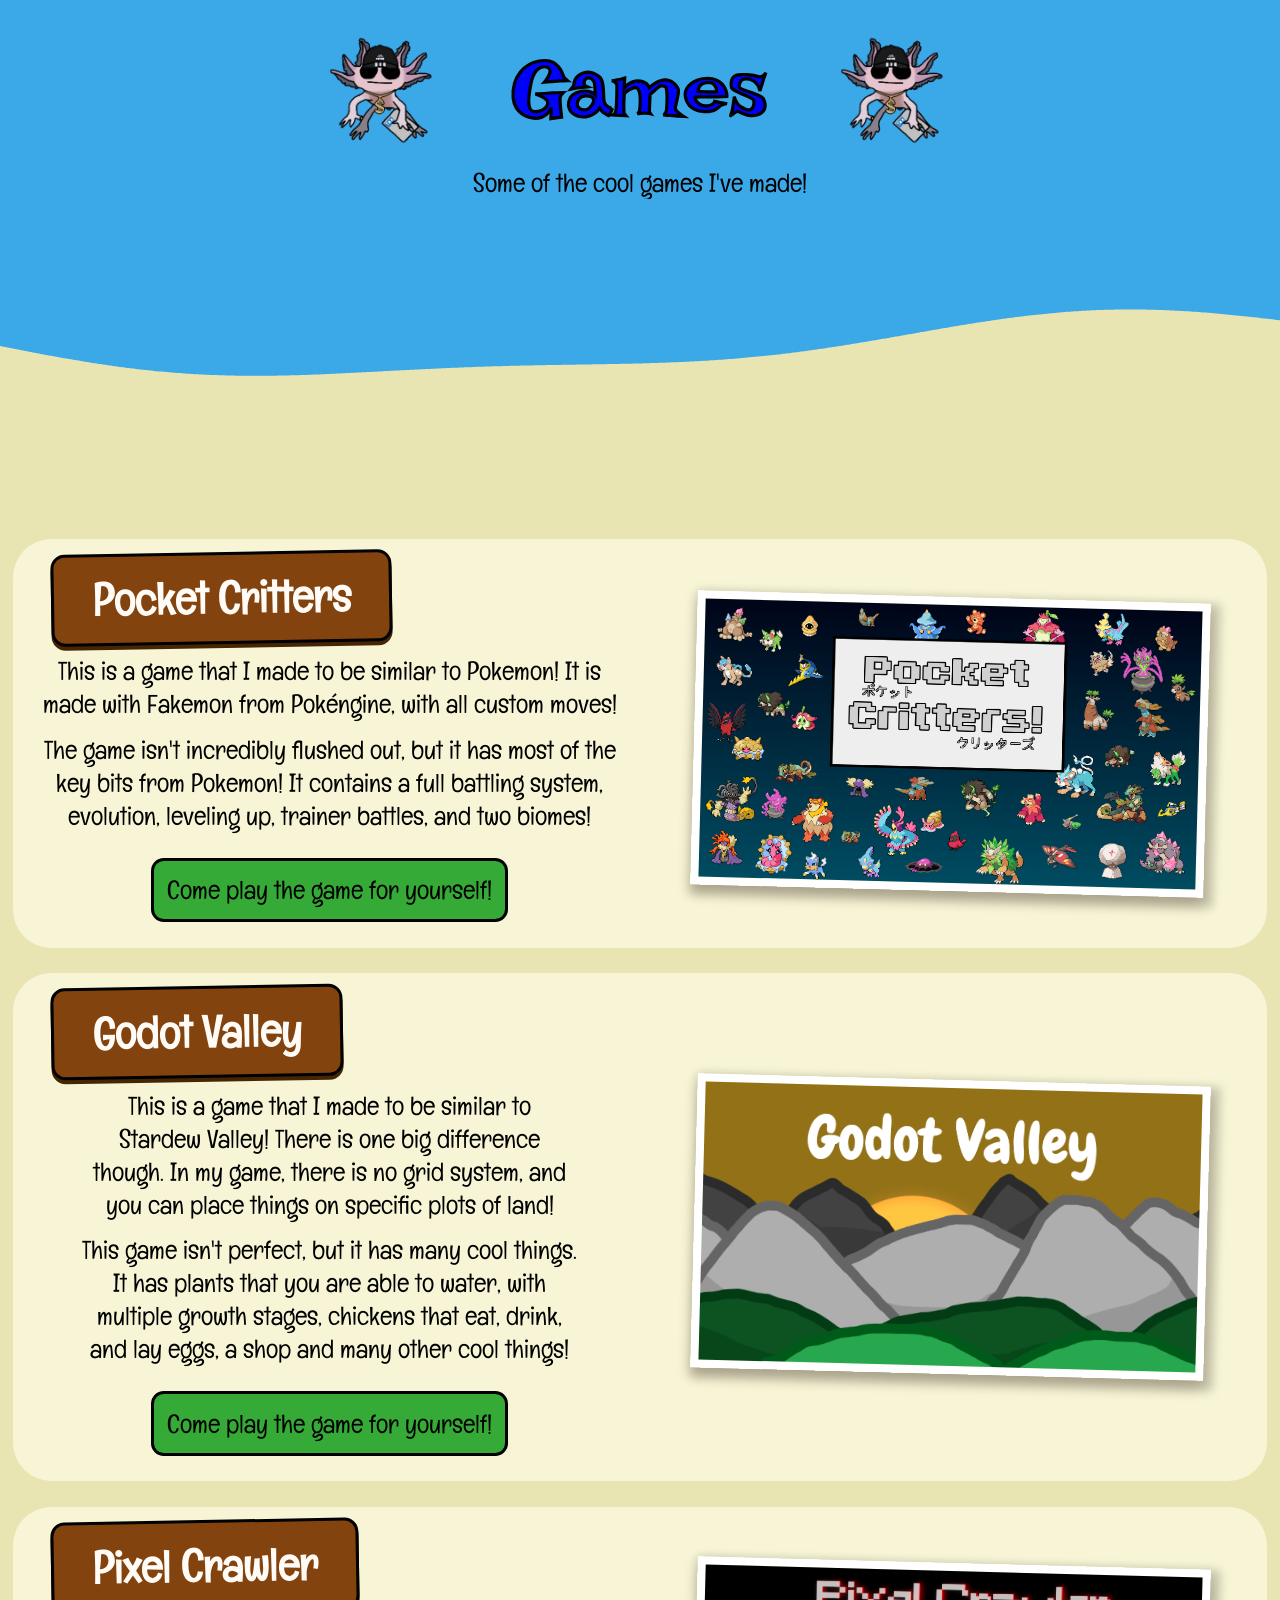
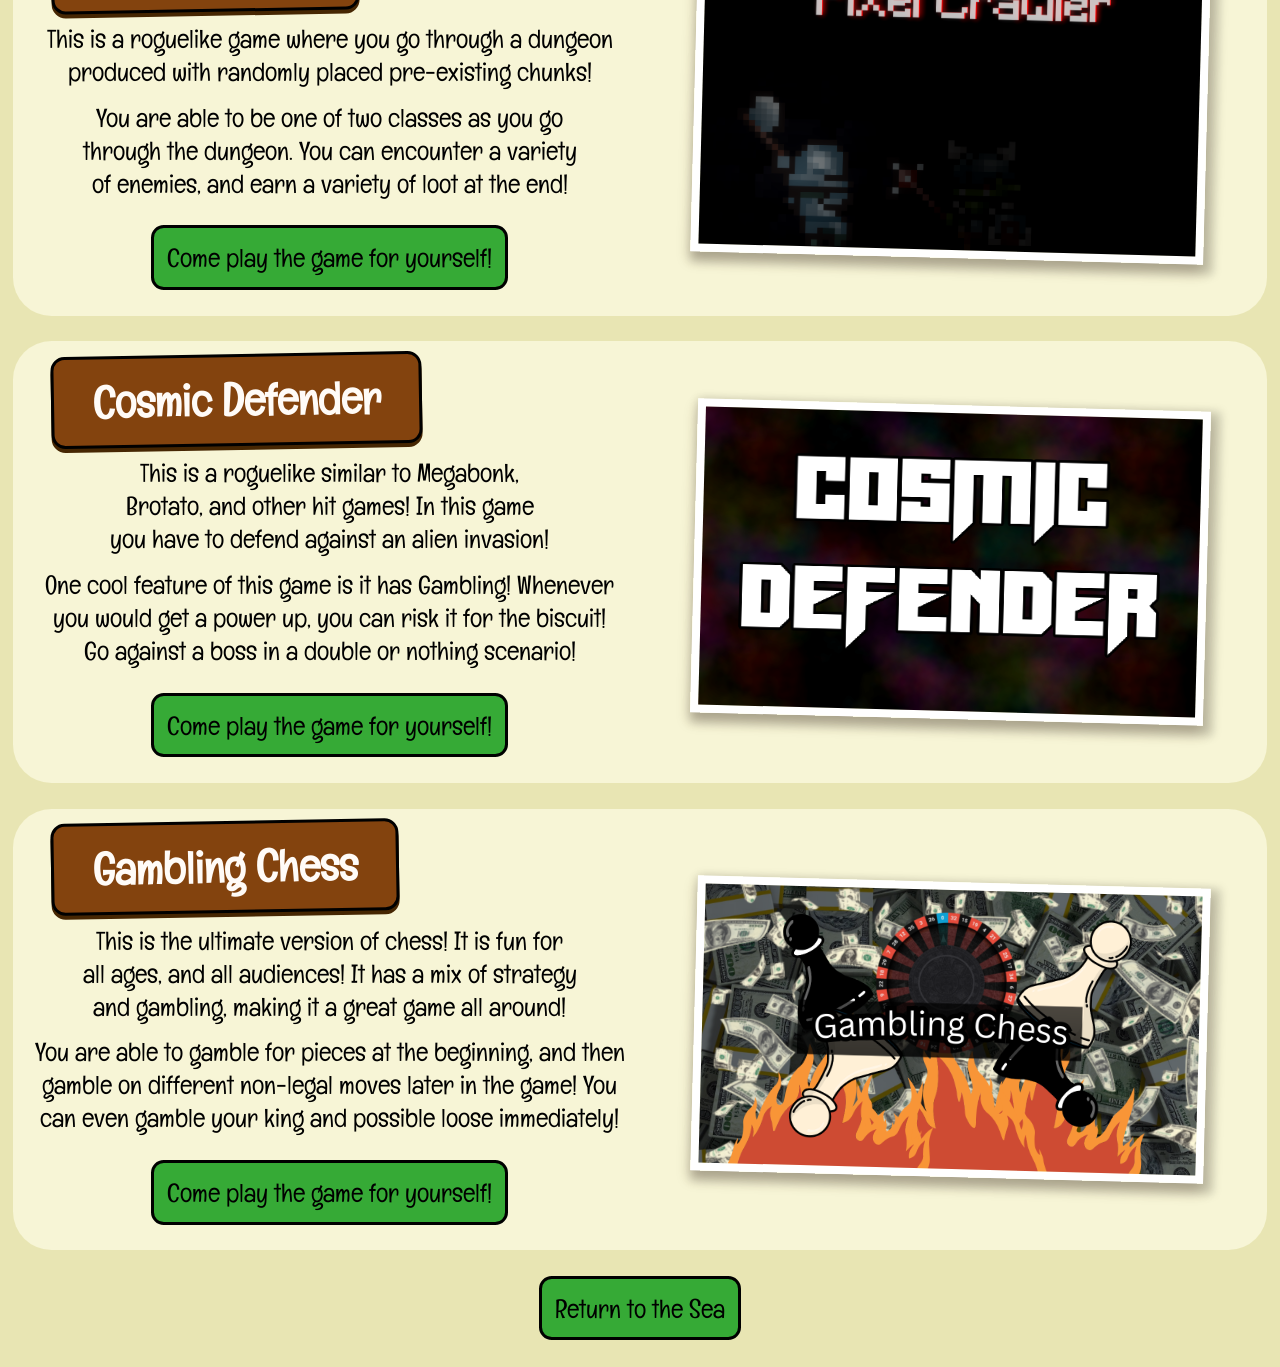
==== commit 76ab95e3: "Second wave I put in another wave but it still looks a little funky. Maybe a third wave?" ====
--- a/games.html
+++ b/games.html
@@ -30,11 +30,11 @@
         </svg>
 
         <svg id="sand-svg-2" class="sand-svg" viewBox="0 0 100vw 400" style="width: 100vw; height: 300px;">
-            <path id="wave-2" fill="none" />
+            <path id="wave-2" fill="#3ba8e8" />
         </svg>
 
         <svg id="sand-svg" class="sand-svg" viewBox="0 0 100vw 400" style="width: 100vw; height: 300px;">
-            <path id="wave" fill="black" />
+            <path id="wave" fill="#3ba8e8" />
         </svg>
     </div>
 </div style="margin-top:0px; padding-top:0px;">
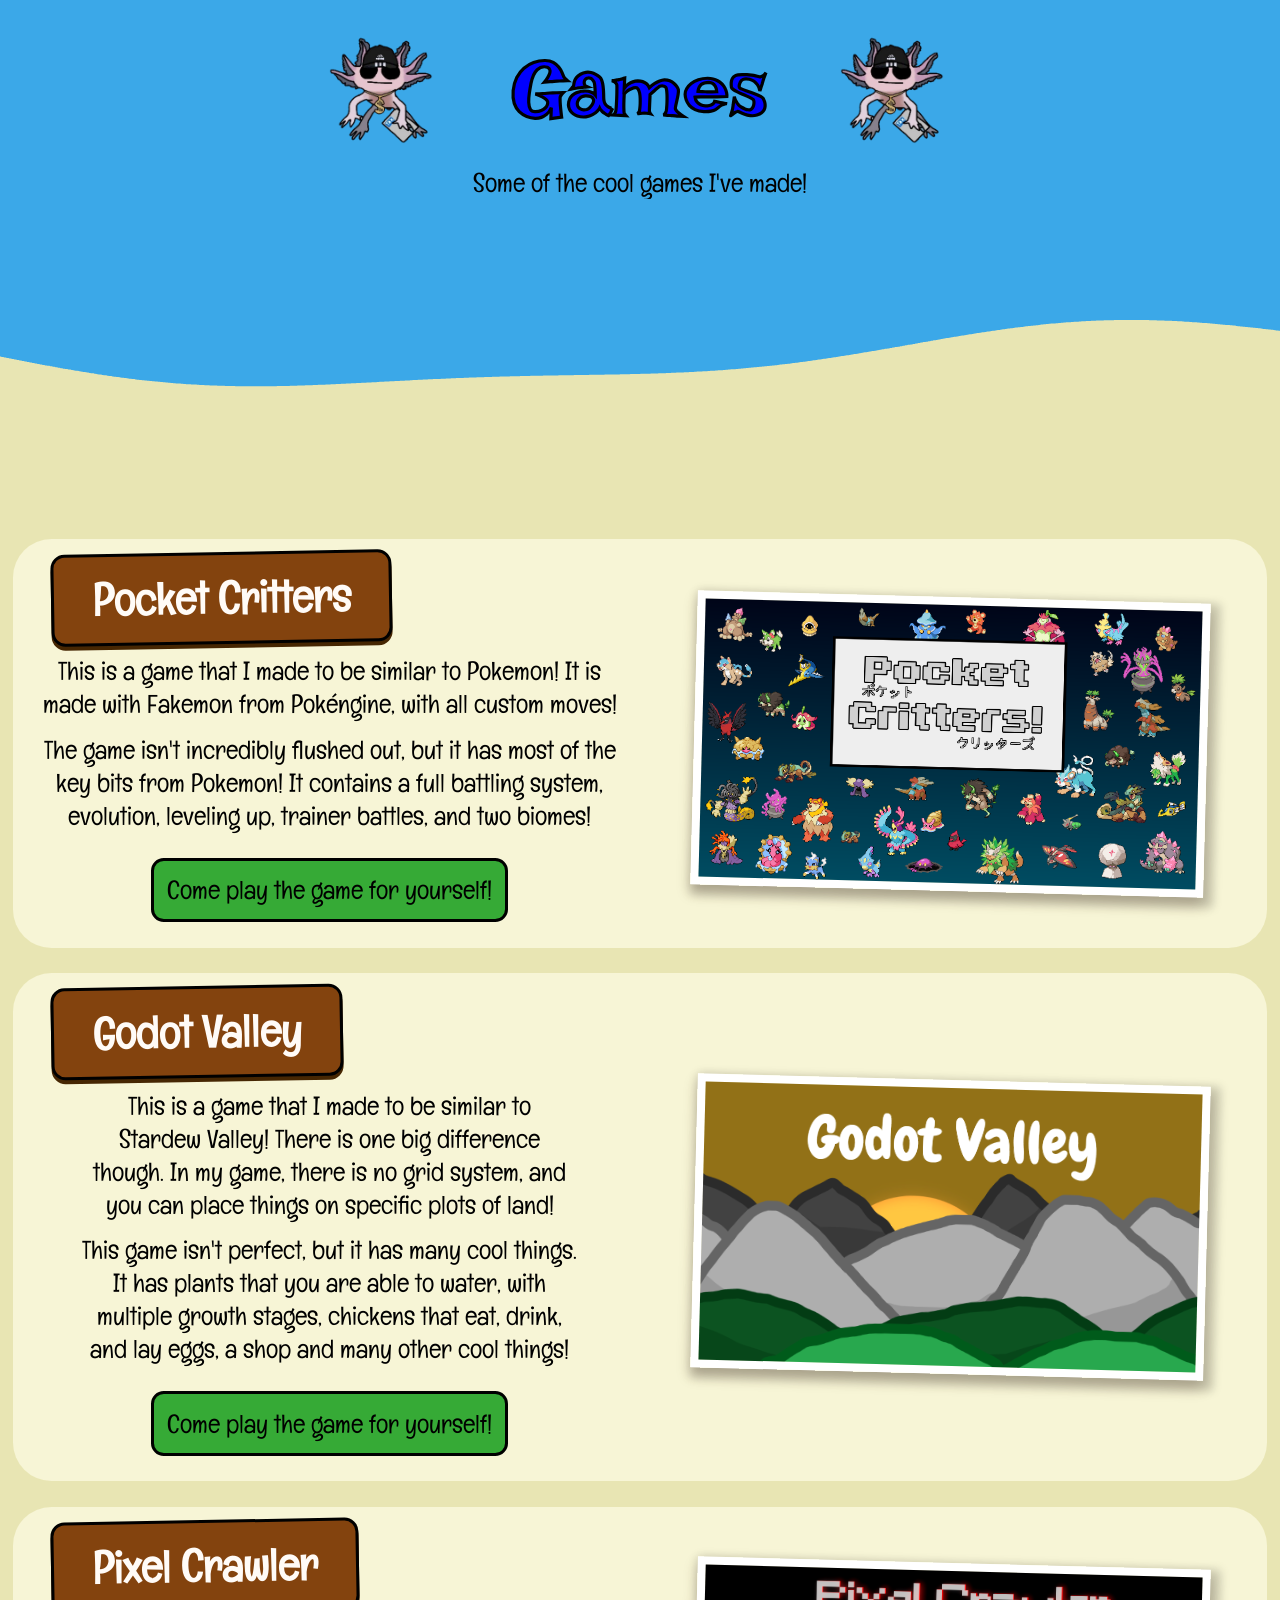
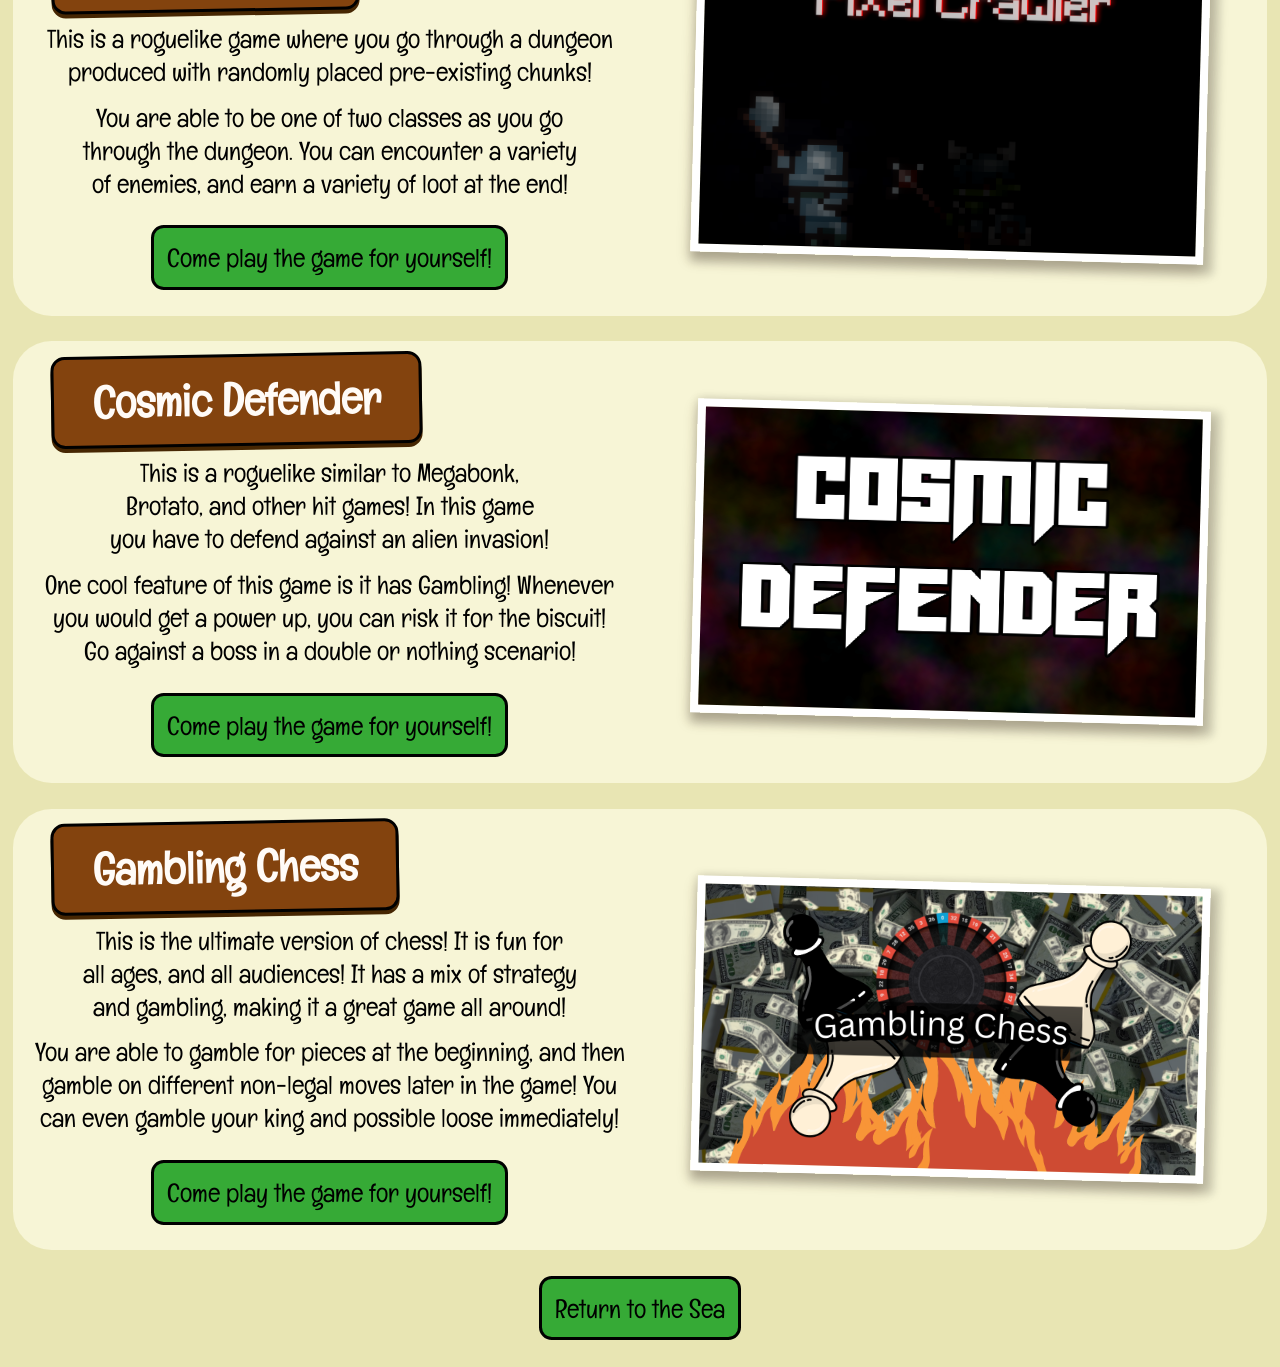
==== commit 8b6d36db: "Finishing up! I fixed my waves so they are as I want! I also started removing some things to get rea" ====
--- a/games.html
+++ b/games.html
@@ -26,7 +26,11 @@
 
     <div class="wave-container">
         <svg id="wave-svg" viewBox="0 0 100vw 400" style="width: 100vw; height: 300px;">
-            <path id="sand-wave" fill="none" />
+            <path id="sand-wave" fill="#402e0b" />
+        </svg>
+
+        <svg id="wave-svg-2" viewBox="0 0 100vw 400" style="width: 100vw; height: 300px;">
+            <path id="sand-wave-2" fill="#402e0b" />
         </svg>
 
         <svg id="sand-svg-2" class="sand-svg" viewBox="0 0 100vw 400" style="width: 100vw; height: 300px;">
@@ -36,7 +40,9 @@
         <svg id="sand-svg" class="sand-svg" viewBox="0 0 100vw 400" style="width: 100vw; height: 300px;">
             <path id="wave" fill="#3ba8e8" />
         </svg>
+
     </div>
+    
 </div style="margin-top:0px; padding-top:0px;">
 
 
--- a/styles/styles.css
+++ b/styles/styles.css
@@ -194,7 +194,7 @@
 
 #ocean {
     width: 100%;
-    min-height: 395vw;
+    min-height: 110vw;
     background-color: #0693e3;
     background-image: linear-gradient(to bottom, #0693e3 5%, #0792dd 10%, #072c92);
     position: relative;
@@ -245,8 +245,13 @@
     left: 10vw;
 }
 
+#games {
+    top: 60vw;
+    right: 10vw;
+}
+
 #k2 {
-    top: 60vw;
+    top: 70vw;
     right: 11vw;
 }
 
@@ -587,6 +592,15 @@
     z-index: 2;
 }
 
+#wave-svg {
+    display:block;
+}
+
+.wave-svg-2 {
+    display:block;
+    z-index: 2;
+}
+
 .wave-container {
     position: relative;
     width: 100%;
@@ -601,4 +615,14 @@
     left: 0;
     width: 100%;
     height: 100%;
+}
+
+@keyframes opacityShift {
+  from { opacity: 1; }
+  to { opacity: 0; }
+}
+
+/* 2. Create the triggering class */
+.animate-out {
+  animation: opacityShift 5s ease-out forwards;
 }
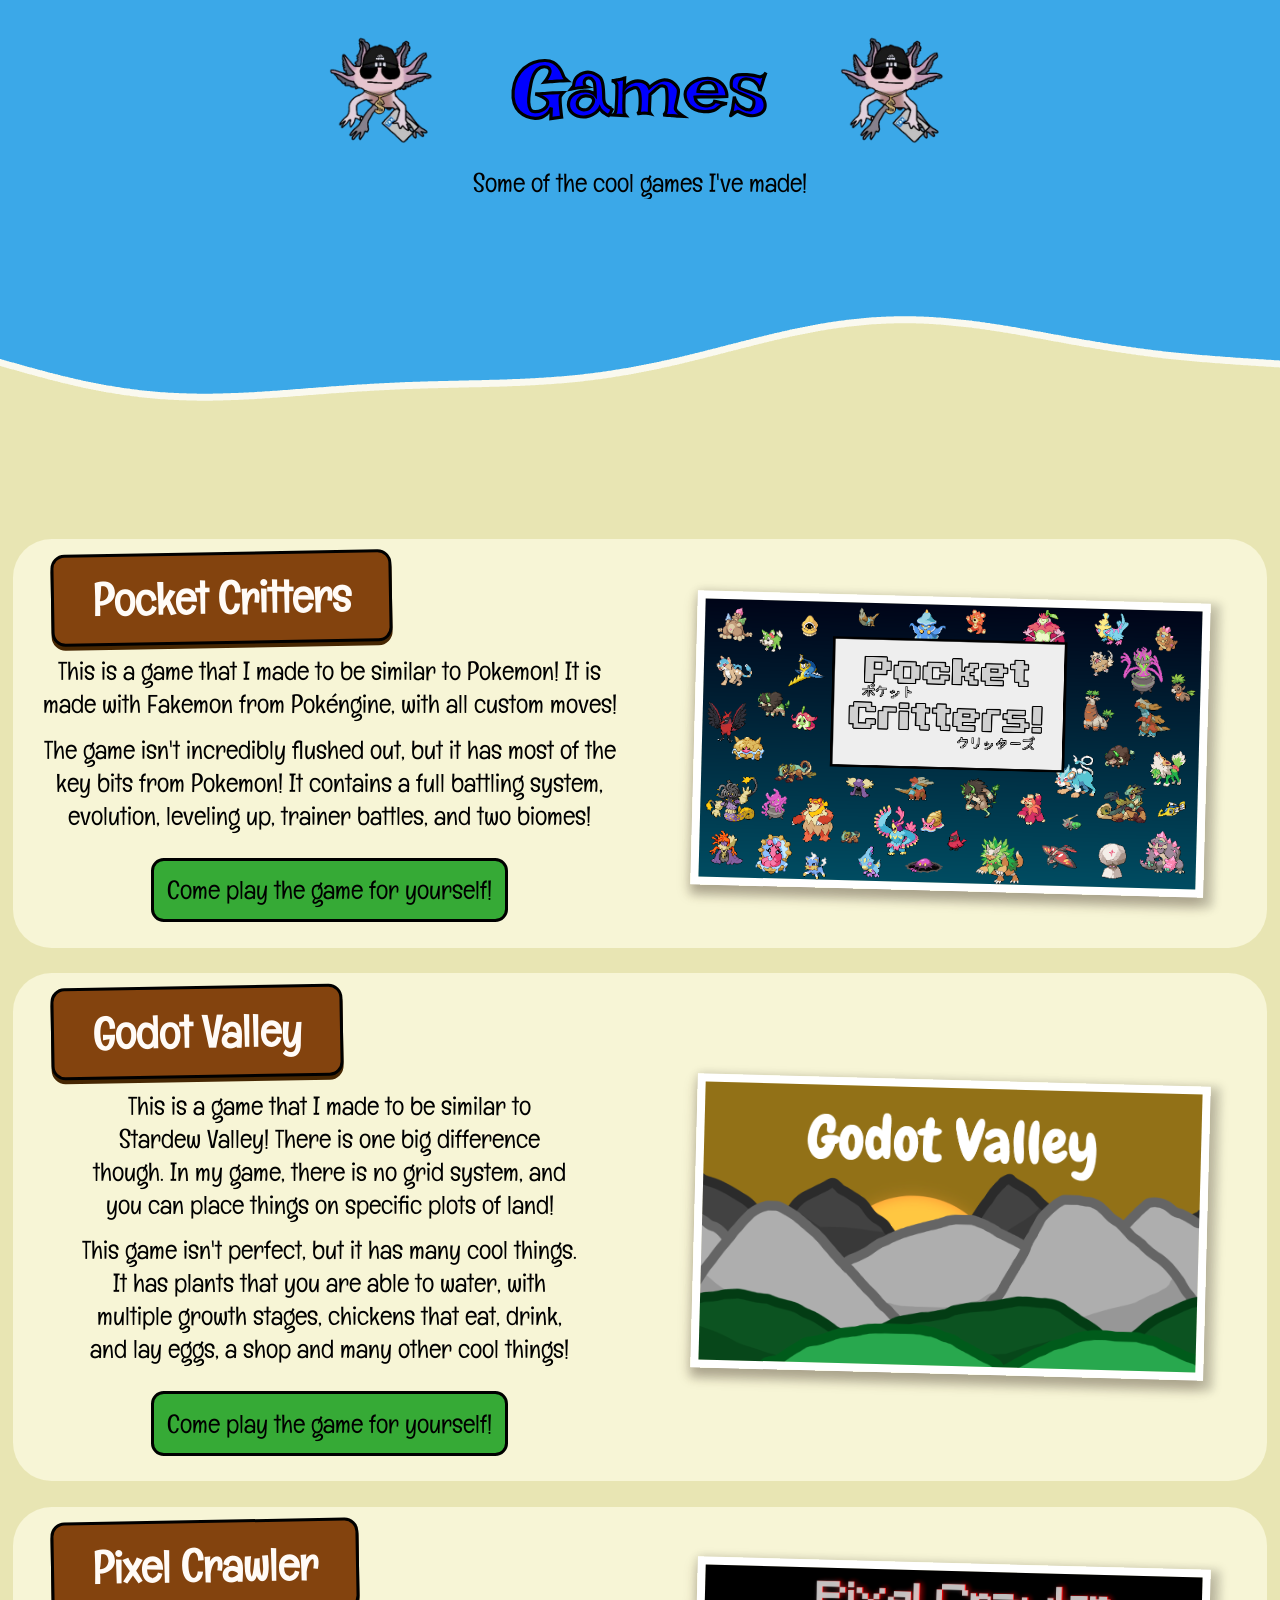
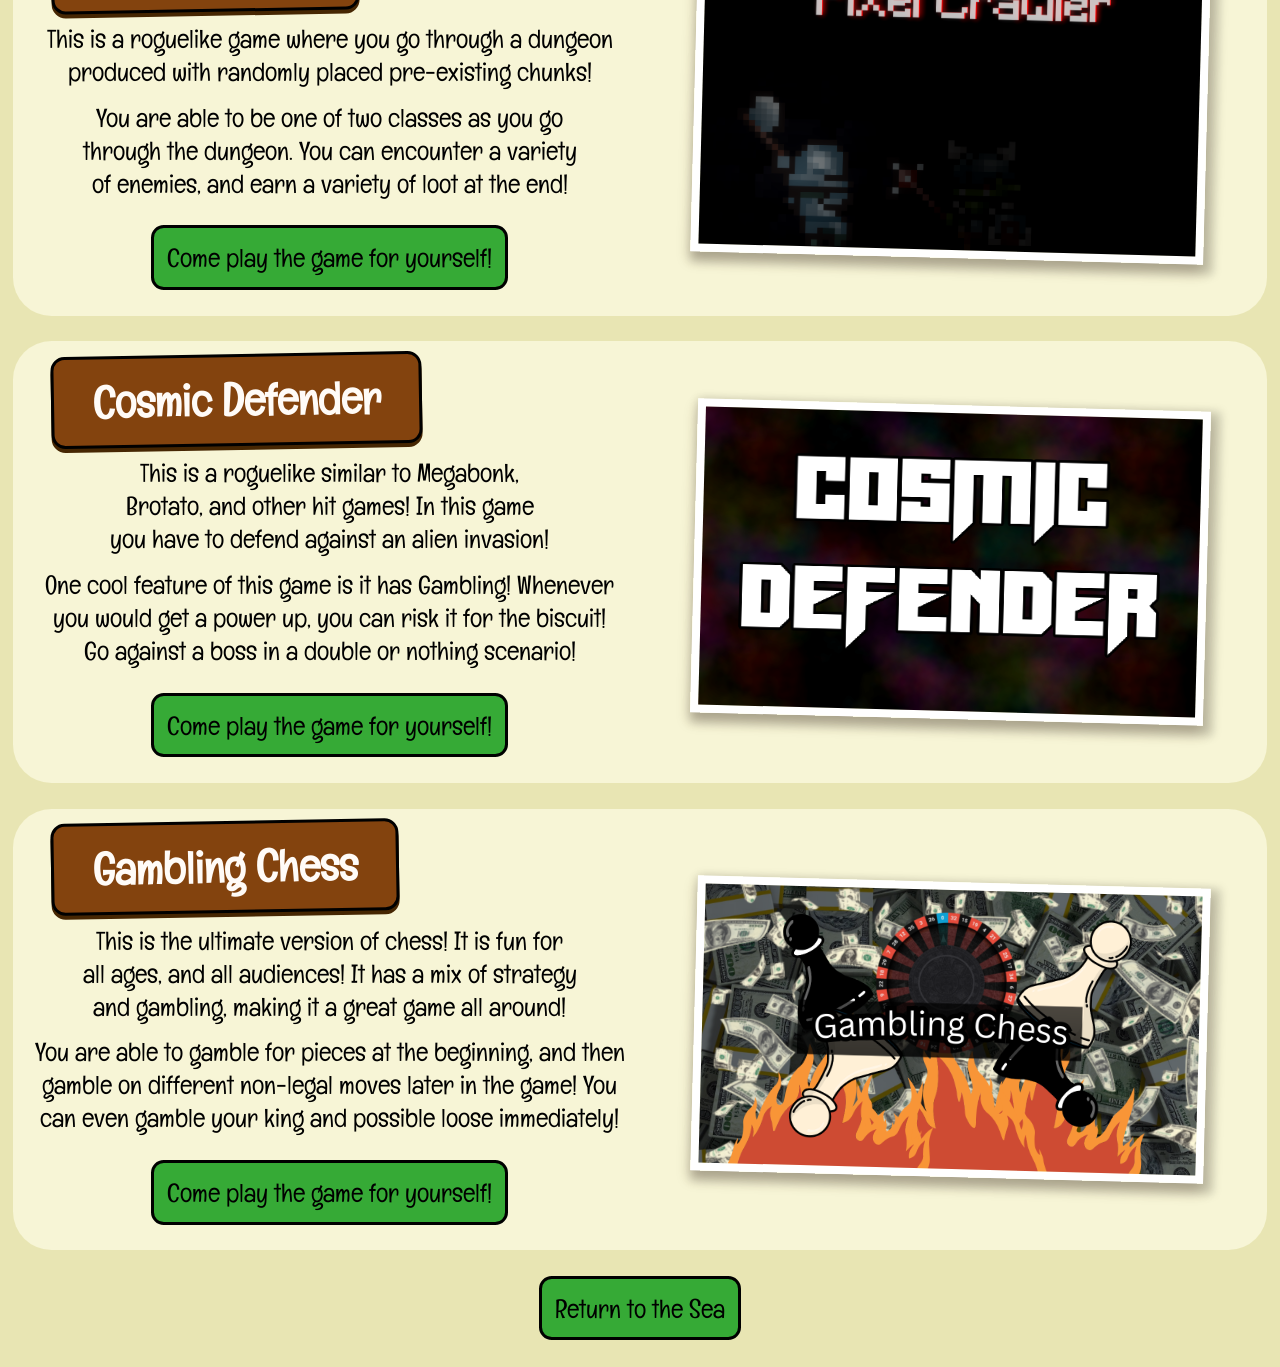
==== commit 99e59524: "I put in white caps The waves now have a little white border! Something is bugged about the save dis" ====
--- a/games.html
+++ b/games.html
@@ -39,6 +39,14 @@
 
         <svg id="sand-svg" class="sand-svg" viewBox="0 0 100vw 400" style="width: 100vw; height: 300px;">
             <path id="wave" fill="#3ba8e8" />
+        </svg>
+
+        <svg id="white-svg" viewBox="0 0 100vw 400" style="width: 100vw; height: 300px;">
+            <path id="white-wave" fill="white" />
+        </svg>
+
+        <svg id="white-svg-2" viewBox="0 0 100vw 400" style="width: 100vw; height: 300px;">
+            <path id="white-wave-2" fill="white" />
         </svg>
 
     </div>
--- a/styles/styles.css
+++ b/styles/styles.css
@@ -583,22 +583,23 @@
 }
 
 .sand-svg {
-    z-index:1;
+    z-index:3;
     margin-top: 0;
 }
 
 .wave-svg {
     display:block;
-    z-index: 2;
+    z-index: 3;
 }
 
 #wave-svg {
     display:block;
-}
-
-.wave-svg-2 {
+    z-index: 1;
+}
+
+#wave-svg-2 {
     display:block;
-    z-index: 2;
+    z-index: 1;
 }
 
 .wave-container {
@@ -617,6 +618,18 @@
     height: 100%;
 }
 
+#white-svg {
+    display:block;
+    z-index: 2;
+    opacity:.8;
+}
+
+#white-svg-2 {
+    display:block;
+    z-index: 2;
+    opacity:.8;
+}
+
 @keyframes opacityShift {
   from { opacity: 1; }
   to { opacity: 0; }
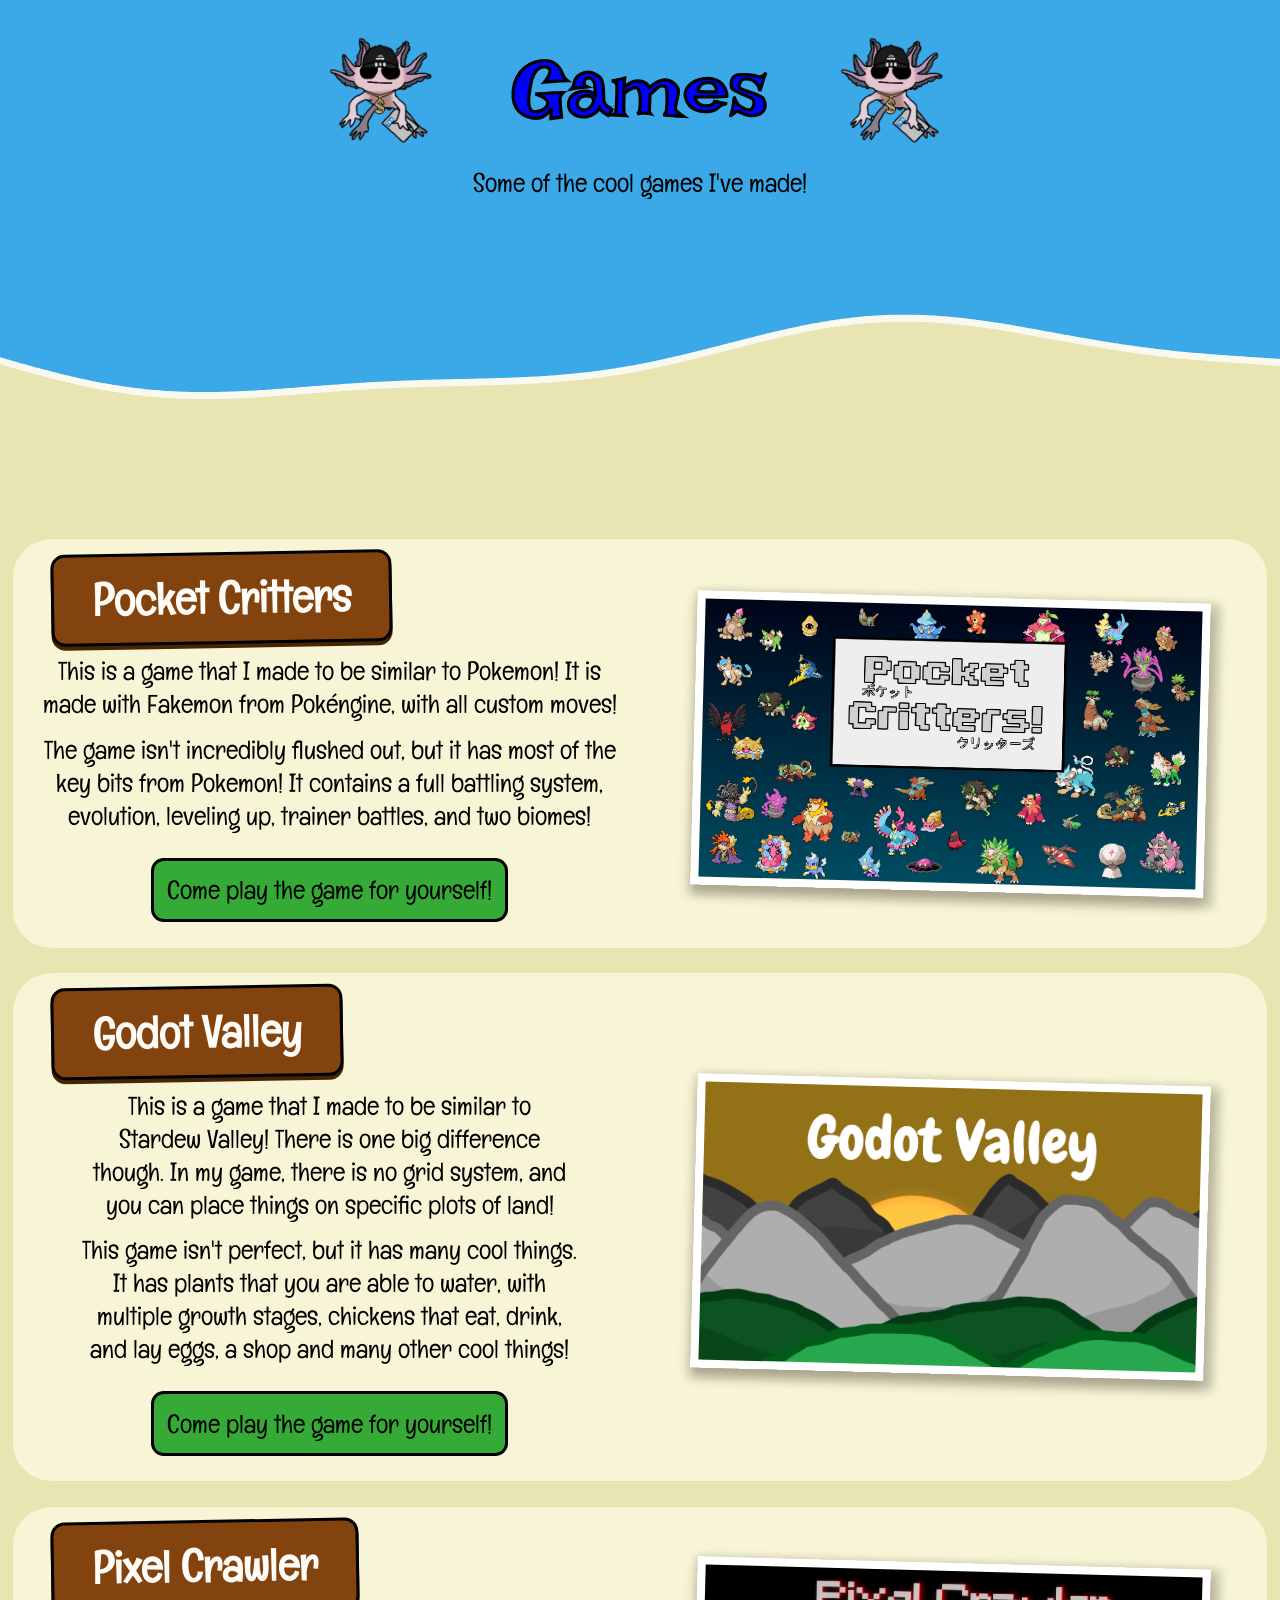
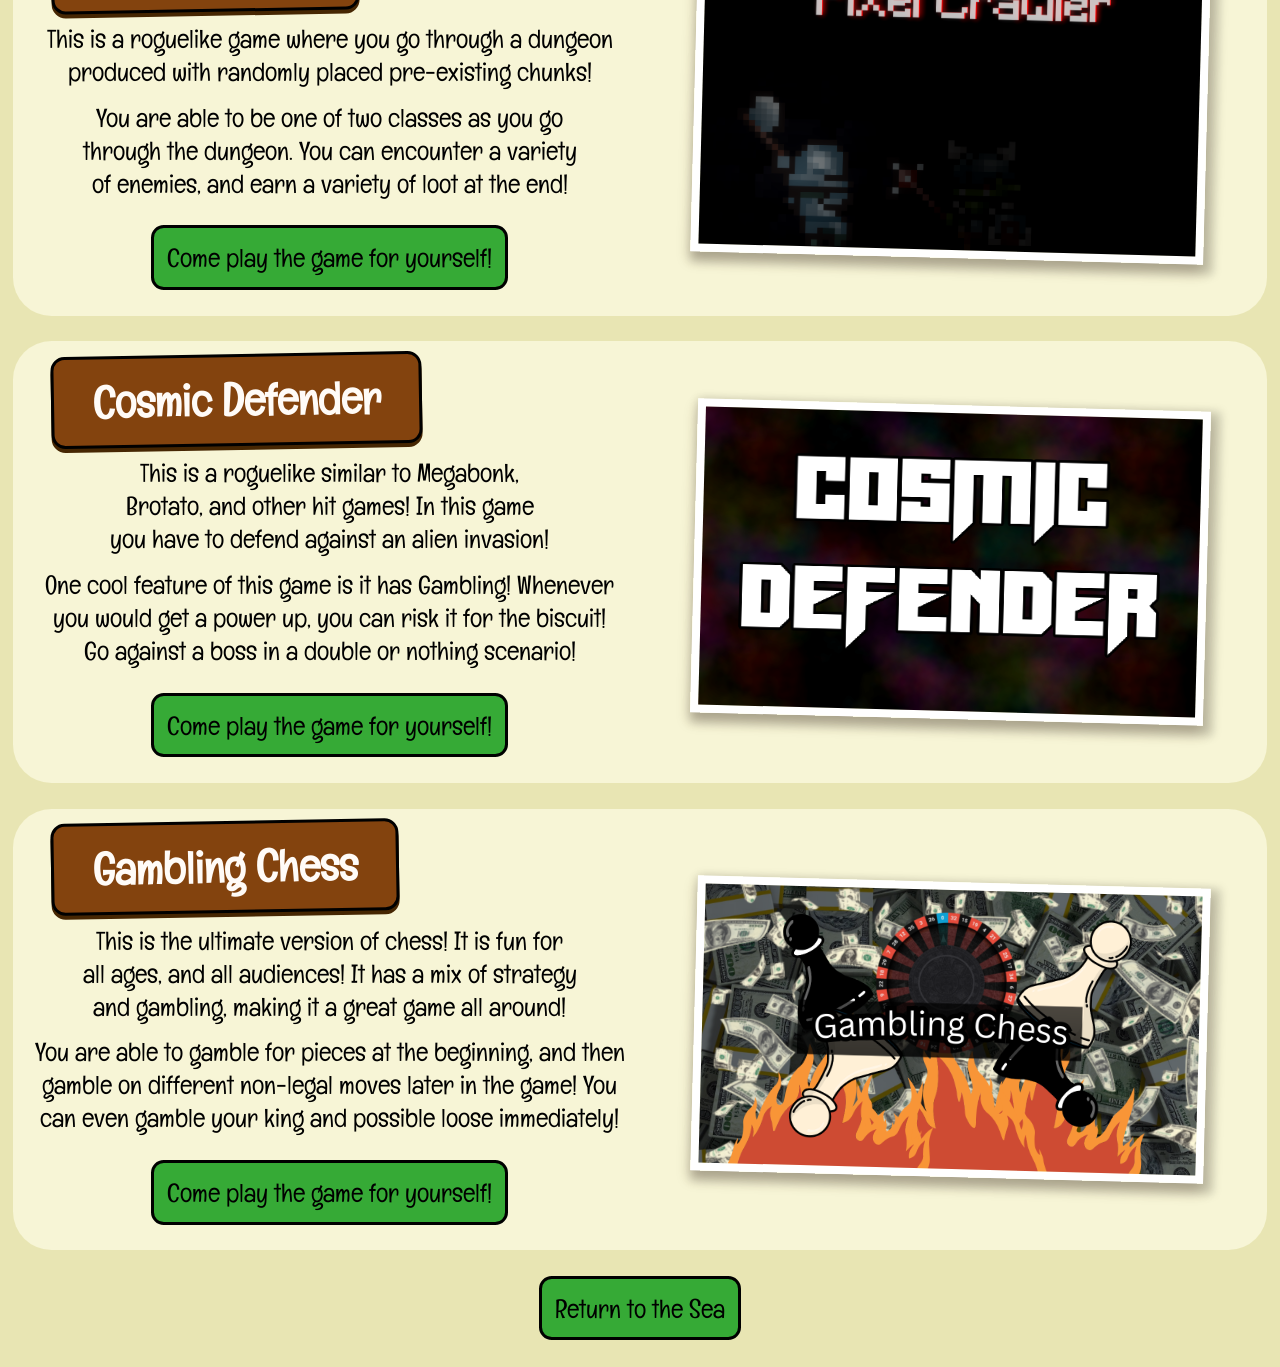
==== commit 7d04f75b: "All Finished! I think I got it just how I want it" ====
--- a/games.html
+++ b/games.html
@@ -112,7 +112,7 @@
             <img src="images/gambling_chess.png" alt="cosmic defender">
         </div>
     
-        <a href="index.html#pokemon"><p>Return to the Sea</p></a>
+        <a href="index.html#games"><p>Return to the Sea</p></a>
 
     </div>
     <script src="scripts/shore.js"></script>
--- a/styles/styles.css
+++ b/styles/styles.css
@@ -16,10 +16,10 @@
    Base elements
    ========================================================================== */
 
-html {
+/* html {
     scroll-behavior: smooth;
 }
-
+ */
 body, html {
     overflow-x: hidden;
 }
